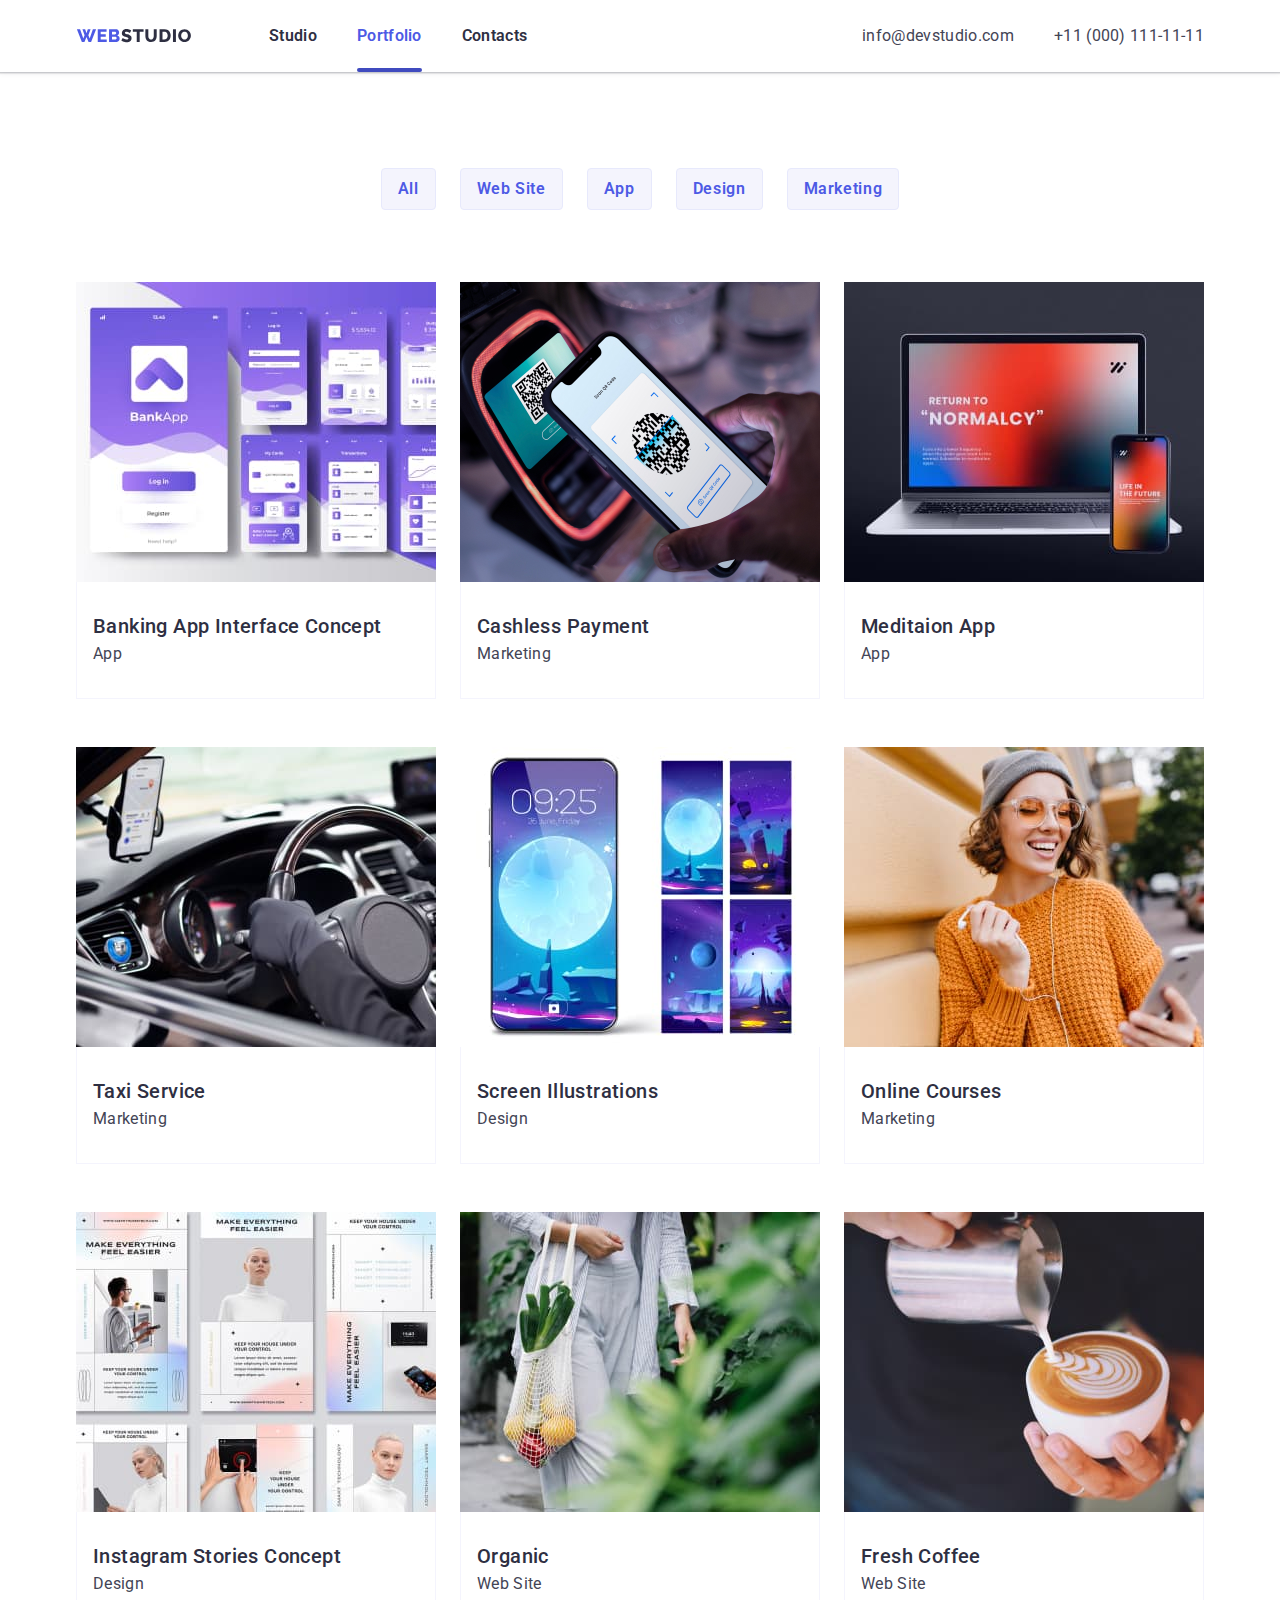
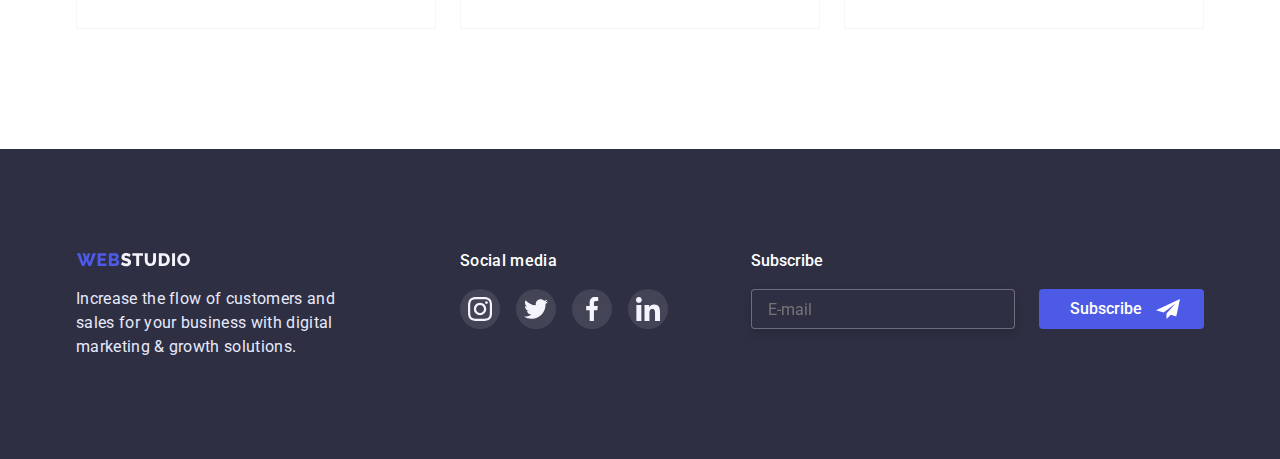
==== portfolio.html @ b83a905f "Summary" ====
<!DOCTYPE html>
<html lang="en">

<head>
    <meta charset="UTF-8">
    <meta http-equiv="X-UA-Compatible" content="IE=edge">
    <meta name="viewport" content="width=device-width, initial-scale=1.0">
    <title>Portfolio</title>
    <link rel="preconnect" href="https://fonts.googleapis.com">
    <link rel="preconnect" href="https://fonts.gstatic.com" crossorigin>
    <link href="https://fonts.googleapis.com/css2?family=Raleway:wght@800&family=Roboto:wght@400;500;700;900&display=swap"
          rel="stylesheet">
    <link
            rel="stylesheet"
            href="https://cdnjs.cloudflare.com/ajax/libs/animate.css/4.1.1/animate.min.css"/>
    <link rel="stylesheet"
          href="https://cdnjs.cloudflare.com/ajax/libs/modern-normalize/1.1.0/modern-normalize.min.css">
    <link href="https://unpkg.com/aos@2.3.1/dist/aos.css" rel="stylesheet">
    <link rel="stylesheet" href="./css/styles.css"/>

</head>

<body class="body">
<header class="header">
    <div class="container header-container">
        <nav class="header-navigation ">
            <a href="index.html" class="header-logo">
                <img src="./images/logo.svg" alt="Логотип компанії ">
            </a>
            <ul class="header-list list ">
                <li class="header-item "><a class="header-link link " href="index.html">Studio</a>
                </li>
                <li class="header-item current"><a class="header-link link " href="portfolio.html">Portfolio</a>
                </li>
                <li class="header-item "><a class="header-link link " href=" ">Contacts</a>
                </li>
            </ul>
        </nav>
        <ul class="header-nav link list ">
            <li class="header-nav-email "><a class="header-email link " href="mailto:info@devstudio.com ">info@devstudio.com</a>
            </li>
            <li class=" header-nav-tel "><a class="header-tel link " href=" tel:+110001111111 ">+11 (000) 111-11-11</a>
            </li>
        </ul>
    </div>
</header>
<main class="main ">
    <section class="portfolio ">
        <h1 class="visually-hidden">Portfolio</h1>
        <div class="container">
            <ul class="portfolio-list-buttons list ">
                <li>
                    <button type="button" class="main-btn">All</button>
                </li>
                <li>
                    <button type="button" class="main-btn">Web Site</button>
                </li>
                <li>
                    <button type="button" class="main-btn">App</button>
                </li>
                <li>
                    <button type="button" class="main-btn">Design</button>
                </li>
                <li>
                    <button type="button" class="main-btn">Marketing</button>
                </li>
            </ul>
            <ul class="portfolio-list list">
                <li class="portfolio-item ">
                    <a href="" class="portfolio-item-link">
                        <div class="portfolio-item-wrapper">
                            <img src="./images/img1.jpg " alt="Photo one " width="360">
                            <div class="portfolio-item-overlay">
                                <p>
                                    14 Stylish and User-Friendly App Design Concepts · Task Manager App · Calorie Tracker
                                    App · Exotic Fruit Ecommerce App · Cloud Storage App
                                </p>
                            </div>
                        </div>
                        <div class="portfolio-block-text">
                            <h2 class="portfolio-block-text__title ">Banking App Interface Concept</h2>
                            <p class="portfolio-block-text__desc">App</p>
                        </div>
                    </a>
                </li>

                <li class=" portfolio-item ">
                    <a href="" class="portfolio-item-link">
                        <div class="portfolio-item-wrapper">
                            <img src="./images/img.jpg " alt="Photo two " width="360">
                            <div class="portfolio-item-overlay">
                                <p>
                                    14 Stylish and User-Friendly App Design Concepts · Task Manager App · Calorie Tracker
                                    App · Exotic Fruit Ecommerce App · Cloud Storage App
                                </p>
                            </div>
                        </div>
                        <div class="portfolio-block-text">
                            <h2 class="portfolio-block-text__title ">Cashless Payment</h2>
                            <p class="portfolio-block-text__desc ">Marketing</p>
                        </div>
                    </a>
                </li>
                <li class=" portfolio-item ">
                    <a href="" class="portfolio-item-link">
                        <div class="portfolio-item-wrapper">
                            <img src="./images/img3.jpg " alt="Photo three " width="360">
                            <div class="portfolio-item-overlay">
                                <p>
                                    14 Stylish and User-Friendly App Design Concepts · Task Manager App · Calorie Tracker
                                    App · Exotic Fruit Ecommerce App · Cloud Storage App
                                </p>
                            </div>
                        </div>
                        <div class="portfolio-block-text">
                            <h2 class="portfolio-block-text__title ">Meditaion App</h2>
                            <p class="portfolio-block-text__desc ">App</p>
                        </div>
                    </a>
                </li>
                <li class=" portfolio-item ">
                    <a href="" class="portfolio-item-link">
                        <div class="portfolio-item-wrapper">
                            <img src="./images/img4.jpg " alt="Photo four " width="360">
                            <div class="portfolio-item-overlay">
                                <p>
                                    14 Stylish and User-Friendly App Design Concepts · Task Manager App · Calorie Tracker
                                    App · Exotic Fruit Ecommerce App · Cloud Storage App
                                </p>
                            </div>
                        </div>
                        <div class="portfolio-block-text">
                            <h2 class="portfolio-block-text__title ">Taxi Service</h2>
                            <p class="portfolio-block-text__desc ">Marketing</p>
                        </div>
                    </a>
                </li>
                <li class=" portfolio-item ">
                    <a href="" class="portfolio-item-link">
                        <div class="portfolio-item-wrapper">
                            <img src="./images/img5.jpg " alt="Photo five " width="360">
                            <div class="portfolio-item-overlay">
                                <p>
                                    14 Stylish and User-Friendly App Design Concepts · Task Manager App · Calorie Tracker
                                    App · Exotic Fruit Ecommerce App · Cloud Storage App
                                </p>
                            </div>
                        </div>
                        <div class="portfolio-block-text">
                            <h2 class="portfolio-block-text__title ">Screen Illustrations</h2>
                            <p class="portfolio-block-text__desc ">Design</p>
                        </div>
                    </a>
                </li>
                <li class=" portfolio-item ">
                    <a href="" class="portfolio-item-link">
                        <div class="portfolio-item-wrapper">
                            <img src="./images/img6.jpg " alt="Photo six " width="360">
                            <div class="portfolio-item-overlay">
                                <p>
                                    14 Stylish and User-Friendly App Design Concepts · Task Manager App · Calorie Tracker
                                    App · Exotic Fruit Ecommerce App · Cloud Storage App
                                </p>
                            </div>
                        </div>
                        <div class="portfolio-block-text">
                            <h2 class="portfolio-block-text__title ">Online Courses</h2>
                            <p class="portfolio-block-text__desc ">Marketing</p>
                        </div>
                    </a>
                </li>
                <li class=" portfolio-item ">
                    <a href="" class="portfolio-item-link">
                        <div class="portfolio-item-wrapper">
                            <img src="./images/img7.jpg " alt="Photo seven " width="360">
                            <div class="portfolio-item-overlay">
                                <p>
                                    14 Stylish and User-Friendly App Design Concepts · Task Manager App · Calorie Tracker
                                    App · Exotic Fruit Ecommerce App · Cloud Storage App
                                </p>
                            </div>
                        </div>
                        <div class="portfolio-block-text">
                            <h2 class="portfolio-block-text__title ">Instagram Stories Concept</h2>
                            <p class="portfolio-block-text__desc ">Design</p>
                        </div>
                    </a>
                </li>
                <li class=" portfolio-item ">
                    <a href="" class="portfolio-item-link">
                        <div class="portfolio-item-wrapper">
                            <img src="./images/img8.jpg " alt="Photo eight " width="360">
                            <div class="portfolio-item-overlay">
                                <p>
                                    14 Stylish and User-Friendly App Design Concepts · Task Manager App · Calorie Tracker
                                    App · Exotic Fruit Ecommerce App · Cloud Storage App
                                </p>
                            </div>
                        </div>
                        <div class="portfolio-block-text">
                            <h2 class="portfolio-block-text__title ">Organic</h2>
                            <p class="portfolio-block-text__desc ">Web Site</p>
                        </div>
                    </a>
                </li>
                <li class=" portfolio-item ">
                    <a href="" class="portfolio-item-link">
                        <div class="portfolio-item-wrapper">
                            <img src="./images/img9.jpg " alt="Photo nine " width="360">
                            <div class="portfolio-item-overlay">
                                <p>
                                    14 Stylish and User-Friendly App Design Concepts · Task Manager App · Calorie Tracker
                                    App · Exotic Fruit Ecommerce App · Cloud Storage App
                                </p>
                            </div>
                        </div>
                        <div class="portfolio-block-text">
                            <h2 class="portfolio-block-text__title ">Fresh Coffee</h2>
                            <p class="portfolio-block-text__desc ">Web Site</p>
                        </div>
                    </a>
                </li>
            </ul>
        </div>
    </section>
</main>
<footer class="footer">
    <div class="container">
        <div class="footer-container">
            <div class="footer-description">
                <a href="index.html" class="footer-logo">
                    <img src="./images/logo-footer.svg " alt="Логотип компанії">
                </a>
                <p class="footer-text">Increase the flow of customers and sales for your business with digital
                    marketing &
                    growth solutions.
                </p>
            </div>
            <div class="footer-social">
                <h5 class="footer-social-title">Social media</h5>
                <ul class=" footer-social-list list">
                    <li class=" footer-social-item">
                        <a href="" class=" footer-social-link link">
                            <svg class=" footer-social-icon" width="24px" height="24px">
                                <use href="./images/icon-footer.svg#icon-instagram-footer"></use>
                            </svg>
                        </a>
                    </li>
                    <li class=" footer-social-item">
                        <a href="" class=" footer-social-link link">
                            <svg class=" footer-social-icon" width="24px" height="24px">
                                <use href="./images/icon-footer.svg#icon-twitter-footer"></use>
                            </svg>
                        </a>
                    </li>
                    <li class=" footer-social-item">
                        <a href="" class=" footer-social-link link">
                            <svg class=" footer-social-icon" width="24px" height="24px">
                                <use href="./images/icon-footer.svg#icon-facebook-footer"></use>
                            </svg>
                        </a>
                    </li>
                    <li class=" footer-social-item">
                        <a href="" class=" footer-social-link link">
                            <svg class=" footer-social-icon" width="24px" height="24px">
                                <use href="./images/icon-footer.svg#icon-linkedin-footer"></use>
                            </svg>
                        </a>
                    </li>
                </ul>
            </div>
            <div class="footer-subscribe">
                <form action="">
                    <label name="" value="" class="footer-subscribe-title">Subscribe</label>
                    <div class="footer-subscribe-wrapper">
                        <input type="email" name="email"   class="footer-subscribe-input" placeholder="E-mail">
                        <button class="footer-subscribe-btn">Subscribe</button>
                    </div>
                </form>
            </div>
        </div>
    </div>
</footer>
<script src="https://unpkg.com/aos@2.3.1/dist/aos.js"></script>
<script>
    AOS.init();
</script>
</body>

</html>
---- css/styles.css ----
*,
*::before,
*::after {
    box-sizing: border-box;
}

.body {
    font-family: 'Roboto', sans-serif;
    background: var(--body-color);
    color: var(--body-text-color);
}

:root {
    --header-bg-color: #2E2F42;
    --hero-bg-color: #2E2F42;
    --our-team-bg-color: #F4F4FD;
    --btn-color: #4D5AE5;
    --btn-hover-color: #404BBF;
    --body-color: #FFF;
    --body-text-color: #000000FF;
    --hero-text-color: #434455;
    --border-btn-color: #E7E9FC;
}

img {
    display: block;
    width: 100%;
    height: auto;
}

.list {
    list-style: none;
}

.link {
    text-decoration: none
}

ul {
    list-style: none;
}

p {
    padding: 0;
    margin: 0;
}

h1, h2, h3, h4, h5, h6 {
    padding: 0;
    margin: 0;
}


button.header-btn {
    font-family: inherit;
    font-weight: 500;
    font-size: 16px;
    line-height: 1.5;
    align-items: center;
    letter-spacing: 0.04em;
    color: var(--body-color);
    background: var(--btn-color);
    cursor: pointer;
    box-shadow: 0 4px 4px rgb(0 0 0 / 15%);
    border-radius: 4px;
    width: 170px;
    height: 51px;
    border: none;
    margin: 48px 0 0 0;
    transition: background-color 250ms cubic-bezier(0.4, 0, 0.2, 1);
}

.header-btn:hover {
    background: var(--btn-hover-color);
    color: var(--body-color);

}

.header-link {
    font-weight: 600;
    font-size: 16px;
    line-height: 1.5;
    letter-spacing: 0.02em;
    color: var(--header-bg-color);
    /*transition: color 250ms cubic-bezier(0.4, 0, 0.2, 1);*/
}

.header-link:hover,
.header-link:focus {
    color: var(--btn-color);

}


.header-email {
    font-weight: 400;
    font-size: 16px;
    line-height: 1.5;
    letter-spacing: 0.02em;
    color: var(--hero-text-color);
    transition: color 250ms cubic-bezier(0.4, 0, 0.2, 1);
}

.hero-titel {
    font-weight: 600;
    font-size: 56px;
    line-height: 1.36;
    text-align: center;
    letter-spacing: 0.02em;
    color: var(--body-color);
    width: 507px;
    margin: auto;
}

.hero-after {
    background-color: var(--our-team-bg-color);
}


.header-email:hover,
.header-email:focus {
    color: var(--btn-color);

}

.header-tel {
    font-weight: 400;
    font-size: 16px;
    line-height: 1.5;
    letter-spacing: 0.02em;
    color: var(--hero-text-color);
    transition: color 250ms cubic-bezier(0.4, 0, 0.2, 1);
}

.header-tel:hover,
.header-tel:focus {
    color: var(--btn-color);

}

.visually-hidden {
    position: absolute;
    white-space: nowrap;
    width: 1px;
    height: 1px;
    overflow: hidden;
    border: 0;
    padding: 0;
    clip: rect(0 0 0 0);
    clip-path: inset(50%);
    margin: -1px;
}


.list {
    list-style: none;
}

.main-btn {
    font-family: inherit;
    font-weight: 600;
    font-size: 16px;
    line-height: 1.5;
    display: flex;
    align-items: center;
    text-align: center;
    letter-spacing: 0.04em;
    color: var(--btn-color);
    cursor: pointer;
    background-color: var(--our-team-bg-color);
    border: 1px solid var(--border-btn-color);
    border-radius: 4px;
    transition: background-color 250ms cubic-bezier(0.4, 0, 0.2, 1),
    box-shadow 250ms cubic-bezier(0.4, 0, 0.2, 1),
    color 250ms cubic-bezier(0.4, 0, 0.2, 1),
    border-color 250ms cubic-bezier(0.4, 0, 0.2, 1);
}

.main-btn:hover {
    background-color: var(--btn-hover-color);
    color: var(--body-color);
    box-shadow: 0 3px 1px rgba(0, 0, 0, 0.1), 0 2px 1px rgba(0, 0, 0, 0.08), 0 2px 2px rgba(0, 0, 0, 0.12);
    border-color: var(--btn-hover-color);
}

.main-btn:focus {
    background: var(--btn-hover-color);
    color: var(--body-color);
    box-shadow: 0 3px 1px rgba(0, 0, 0, 0.1), 0 2px 1px rgba(0, 0, 0, 0.08), 0 2px 2px rgba(0, 0, 0, 0.12);
}

/*-----------HERO-----------*/

.hero {
    background-color: var(--hero-bg-color);
    text-align: center;
    padding: 188px 0;
    background-image: linear-gradient(rgba(46, 47, 66, 0.7), rgba(46, 47, 66, 0.7)), url(../images/people-office.jpg);
    background-repeat: no-repeat;
    background-position: center;
    background-size: cover;
    width: 1600px;
    margin: auto;
}


h1.header-title {
    font-weight: 600;
    font-size: 56px;
    line-height: 1.36;
    text-align: center;
    letter-spacing: 0.02em;
    color: var(--body-color);
    width: 507px;
    margin: auto;
}


.portfolio-block-text__desc {
    font-weight: 400;
    font-size: 16px;
    line-height: 1.5;
    letter-spacing: 0.02em;
    color: var(--hero-text-color);
    margin: 4px 0 0 0;
}


.footer {
    background: var(--header-bg-color);
}


.footer-text {
    font-weight: 400;
    font-size: 16px;
    line-height: 1.5;
    letter-spacing: 0.02em;
    color: var(--border-btn-color);
}


.our-team-name {
    font-weight: 500;
    font-size: 20px;
    line-height: 1.2;
    letter-spacing: 0.02em;
    color: var(--header-bg-color);
}

.our-team-soc-list {
    margin: 8px 0 0 0;
    display: flex;
    gap: 24px;
    justify-content: center;
}

.our-team-soc-item {
    width: 40px;
    height: 40px;
}

.our-team-soc-link {
    width: 100%;
    height: 100%;
    background-color: var(--btn-color);
    border-radius: 50%;
    display: flex;
    align-items: center;
    justify-content: center;
    transition: background-color 250ms cubic-bezier(0.4, 0, 0.2, 1);
}

.our-team-soc-link:hover,
.our-team-soc-link:focus {
    background-color: var(--btn-hover-color);

}

.customers {
    padding: 120px 0 130px 0;
}

.customers-list {
    display: flex;
    gap: 24px;
    justify-content: center;
}

.customers-item {
    width: calc((100% - 120px) / 6);
    height: 88px;
}

.customers-link {
    width: 100%;
    height: 100%;
    display: flex;
    align-items: center;
    justify-content: center;
    border: 1px solid #8E8F99;
    border-radius: 4px;
    fill: #8E8F99;
    transition: fill 250ms cubic-bezier(0.4, 0, 0.2, 1), border-color 250ms cubic-bezier(0.4, 0, 0.2, 1);
}

.customers-icon:hover {
    fill: #404BBF;
}

.customers-icon {
    fill: #8E8F99;
    transition: fill 250ms cubic-bezier(0.4, 0, 0.2, 1);
}

.customers-link:hover {
    border-color: var(--btn-hover-color);
    fill: var(--btn-hover-color);

}

.customers-link:hover .customers-icon {
    fill: #404BBF;
}

.li-text-skill {
    font-weight: 400;
    font-size: 16px;
    line-height: 1.5;
    letter-spacing: 0.02em;
    color: var(--hero-text-color);
}

.our-team-item {
    background: var(--body-color);
    box-shadow: 0 1px 6px rgba(46, 47, 66, 0.08), 0 1px 1px rgba(46, 47, 66, 0.16), 0 2px 1px rgba(46, 47, 66, 0.08);
    border-radius: 0 0 4px 4px;
    text-align: center;

}

a.portfolio-item-link {
    text-decoration: none;
    display: block;
    transition: box-shadow 250ms cubic-bezier(0.4, 0, 0.2, 1);
}

a.portfolio-item-link:hover {
    box-shadow: 0 1px 6px rgba(46, 47, 66, 0.08);
}


ul {
    padding: 0;
    margin: 0;
}

p {
    padding: 0;
    margin: 0;
}

h1, h2, h3, h4, h5, h6 {
    padding: 0;
    margin: 0;
}

.container {
    margin-right: auto;
    margin-left: auto;
    width: 1158px;
    padding-left: 15px;
    padding-right: 15px;
}

.list {
    list-style: none;
}

.link {
    text-decoration: none
}

.our-team-section {
    background-color: var(--our-team-bg-color);
}

.skill-icon-bg {
    background-color: var(--our-team-bg-color);
    border-radius: 4px;
    height: 112px;
    margin-bottom: 8px;
    display: flex;
    justify-content: center;
    align-items: center;
}

.header-container {
    display: flex;
    justify-content: space-between;
    align-items: center;
}

ul.header-list.list {
    display: flex;
    padding: 0;
    justify-content: space-around;
    gap: 40px;
}

li.header-item {
    padding: 24px 0 24px 0;
    position: relative;
}

ul.header-nav.link.list {
    display: flex;
}

.header-nav-email {
    margin: 0 40px 0 0;
}

header.header {
    background: var(--body-color);
    box-shadow: 0 2px 1px rgba(46, 47, 66, 0.08), 0 1px 1px rgba(46, 47, 66, 0.16), 0 1px 6px rgba(46, 47, 66, 0.08);
}

ul.portfolio-list.list {
    display: flex;
    flex-wrap: wrap;
    gap: 48px 24px;
}

nav.header-navigation {
    display: flex;
    justify-content: space-between;
    align-items: center;
}

a.header-logo {
    margin: 0 77px 0 0;
}

ul.we-doing-list.list {
    display: flex;
    gap: 24px;
    padding: 0;
}


ul.team-list {
    display: flex;
    justify-content: space-between;
}

.our-team-section {
    padding: 120px 0 120px 0;
}

.we-doing {
    padding: 0 0 120px 0;
}


.hero-skill {
    padding: 120px 0 120px 0;
}


.li-title-skill {
    margin: 0 0 8px 0;
    font-weight: 500;
    font-size: 20px;
    line-height: 1.2;
    letter-spacing: 0.02em;
    color: var(--header-bg-color);
}

h2.title-skill {
    font-weight: 600;
    font-size: 36px;
    text-align: center;
    letter-spacing: 0.02em;
    text-transform: capitalize;
    margin: 0 0 72px 0;
}

h2.title {
    font-weight: 600;
    font-size: 36px;
    text-align: center;
    letter-spacing: 0.02em;
    text-transform: capitalize;
    margin: 0 0 72px 0;
}

.footer {
    display: flex;
    flex-direction: column;
    padding: 100px 0 100px 0;
}

p.footer-text {
    width: 264px;
    margin: 16px 0 0 0;
}


h3.our-team-name {
    margin: 0 0 8px 0;
}

button.main-btn {
    padding: 8px 16px;
}

ul.portfolio-list-buttons.list {
    display: flex;
    justify-content: center;
    margin: 0 auto 72px auto;
    gap: 24px;
}


.list-projects {
    display: flex;
    flex-wrap: wrap;
    justify-content: space-between;
}


h2.projects-title {
    margin: 32px 16px 4px 16px;
}

p.projects-text {
    margin: 4px 16px 32px 16px;
}


.project-skill {
    display: flex;
    gap: 24px;
}

.project-skill > li {
    width: calc((100% - 72px) / 4);
}

.team-list {
    display: flex;
    gap: 24px;
}

.our-team-text {
    padding: 32px 0;
}


.our-team-img {
    display: block;
    width: 100%;
    height: auto;
}

.portfolio-block-text {
    padding: 32px 16px;
    border: 0.5px solid var(--our-team-bg-color);
    border-top: none;
}

section.portfolio {
    padding-top: 96px;
    padding-bottom: 120px;
}


.portfolio-block-text__title {
    font-weight: 500;
    font-size: 20px;
    line-height: 1.2;
    letter-spacing: 0.02em;
    color: var(--header-bg-color);
    margin: 0 0 4px 0;
}


.footer-social-title {
    font-weight: 500;
    font-size: 16px;
    line-height: 24px;
    letter-spacing: 0.02em;
    color: #FFFFFF;
}

.footer-container {
    display: flex;
}

.footer-description {
    margin-right: 120px;
}

.footer-subscribe {
    margin-left: auto;
}

.footer-social-list {
    margin: 16px 0 0 0;
    display: flex;
    gap: 16px;
    justify-content: center;
}

.footer-social-item {
    width: 40px;
    height: 40px;
}

.footer-social-link {
    width: 100%;
    height: 100%;
    background-color: rgba(255, 255, 255, 0.1);
    border-radius: 50%;
    display: flex;
    align-items: center;
    justify-content: center;
    transition: background-color 250ms cubic-bezier(0.4, 0, 0.2, 1);
}

.footer-social-link:hover,
.footer-social-link:focus {
    background-color: #31D0AA;

}

.footer-logo > img {
    width: 115px;
}


.header-item::after {
    content: '';
    background-color: #404BBF;
    border-radius: 2px;
    position: absolute;
    width: 100%;
    height: 4px;
    display: block;
    bottom: 0;
    left: 0;
    opacity: 0;
    transform: scaleX(0);
    transition: transform 250ms cubic-bezier(0.4, 0, 0.2, 1), opacity 250ms cubic-bezier(0.4, 0, 0.2, 1);
}

.header-item:hover::after {
    transform: scaleX(1);
    opacity: 1;
}


.portfolio-item:hover .portfolio-item-overlay {
    transform: translateY(0%);
    transition: transform 250ms cubic-bezier(0.4, 0, 0.2, 1);
}

.portfolio-item {
    position: relative;
    overflow: hidden;
}

.portfolio-item-wrapper {
    position: relative;
    overflow: hidden;
}

.portfolio-item-overlay {
    position: absolute;
    top: 0;
    left: 0;
    width: 100%;
    height: 100%;
    background-color: var(--btn-color);
    color: var(--our-team-bg-color);
    padding: 40px 32px;
    overflow: auto;
    transform: translateY(100%);
    transition: transform 250ms cubic-bezier(0.4, 0, 0.2, 1);
    font-weight: 400;
    font-size: 16px;
    line-height: 24px;
}

.portfolio-item-link:hover .overlay,
.portfolio-item-link:focus .overlay {
    transform: translateY(0%);
}

/*Modal*/
.backdrop {
    position: fixed;
    top: 0;
    left: 0;
    width: 100%;
    height: 100%;
    background-color: rgba(46, 47, 66, 0.4);
    opacity: 1;
    transition: opacity 250ms cubic-bezier(0.4, 0, 0.2, 1);
}

.backdrop.is-hidden {
    opacity: 0;
    pointer-events: none;
}

.modal {
    position: absolute;
    top: 50%;
    left: 50%;
    transform: translate(-50%, -50%) scale(1);
    padding: 72px 24px 24px;
    background-color: #FCFCFC;
    box-shadow: 0 1px 1px rgba(0, 0, 0, 0.14), 0 1px 3px rgba(0, 0, 0, 0.12), 0 2px 1px rgba(0, 0, 0, 0.2);
    border-radius: 4px;
    width: 408px;
}

.modal-btn-close {
    background-color: #E7E9FC;
    border: 1px solid rgba(0, 0, 0, 0.1);
    border-radius: 50%;
    cursor: pointer;
    right: 24px;
    top: 24px;
    position: absolute;
    display: flex;
    transition: background-color 250ms cubic-bezier(0.4, 0, 0.2, 1);
    width: 24px;
    height: 24px;
    justify-content: space-around;
    align-items: center;
}

.modal-btn-close:hover {
    background-color: var(--btn-hover-color);
}

.modal-btn-close:hover .modal-close-svg {
    fill: #FFFFFF;
}

li.portfolio-item:hover {
    box-shadow: 0 1px 6px rgb(46 47 66 / 8%), 0 1px 1px rgb(46 47 66 / 16%), 0 2px 1px rgb(46 47 66 / 8%);
}

.current {
    position: relative;
}

.current::before {
    content: "";
    position: absolute;
    left: 0;
    bottom: 0;
    display: block;
    width: 100%;
    height: 4px;
    background-color: #404BBF;
    border-radius: 2px;
    opacity: 1;
}


.current > .header-link {
    color: var(--btn-color);
}


/*Modal*/

.modal-title {
    font-weight: 500;
    font-size: 16px;
    line-height: 24px;
    text-align: center;
    color: var(--hero-bg-color);
    margin: 0 0 16px 0;
}

.modal-form-label {
    font-weight: 400;
    font-size: 12px;
    line-height: 16px;
    color: #8E8F99;
    margin-bottom: 4px;
    display: block;
}

.modal-form-input {
    width: 360px;
    height: 40px;
    border: 1px solid rgba(33, 33, 33, 0.2);
    border-radius: 4px;
}


.modal-form-textarea {
    width: 360px;
    height: 120px;
    border: 1px solid rgba(33, 33, 33, 0.2);
    border-radius: 4px;
    resize: none;
    transition: border-color 250ms cubic-bezier(0.4, 0, 0.2, 1);
    padding: 8px 16px;

}

.modal-form-btn {
    background: var(--btn-color);
    box-shadow: 0 4px 4px rgba(0, 0, 0, 0.15);
    border-radius: 4px;
    padding: 16px 32px;
    width: 169px;
    height: 56px;
    margin: auto;
    font-weight: 500;
    font-size: 16px;
    line-height: 24px;
    text-align: center;
    color: #FFFFFF;
    cursor: pointer;
    display: block;
    transition: background-color 250ms cubic-bezier(0.4, 0, 0.2, 1);
    border: none;
}

.modal-form-btn:hover {
    background-color: var(--btn-hover-color);
}

.footer-subscribe-title {
    font-weight: 500;
    font-size: 16px;
    line-height: 24px;
    color: #FFFFFF;
    margin-bottom: 16px;
    display: block;
}

.footer-subscribe-input {
    border: 1px solid rgba(255, 255, 255, 0.3);
    filter: drop-shadow(0px 4px 4px rgba(0, 0, 0, 0.15));
    border-radius: 4px;
    background-color: var(--hero-bg-color);
    height: 40px;
    width: 264px;
    padding: 8px 16px;
    color: #FFFFFF;
}

.footer-subscribe-wrapper {
    display: flex;
}

.footer-subscribe-btn {
    background-color: var(--btn-color);
    border-radius: 4px;
    font-weight: 500;
    font-size: 16px;
    line-height: 24px;
    text-align: center;
    color: #FFFFFF;
    border: var(--btn-color);
    height: 40px;
    width: 165px;
    padding: 8px 56px 8px 24px;
    cursor: pointer;
    position: relative;
    transition: background-color 250ms cubic-bezier(0.4, 0, 0.2, 1);
    margin-left: 24px;
}

.footer-subscribe-btn:hover {
    background-color: var(--btn-hover-color);
}

.footer-subscribe-btn::before {
    content: '';
    position: absolute;
    background-image: url("../images/subscribe-btn-icon.svg");
    right: 24px;
    bottom: 8px;
    display: block;
    width: 24px;
    height: 24px;
    opacity: 1;
    fill: #fff;
}

.modal-form-privacy-policy {
    font-weight: 400;
    font-size: 12px;
    line-height: 1.33;
    color: #757575;
    display: flex;
    align-items: center;
    letter-spacing: 0.04em;
    margin: 16px 0 24px 0;
}

.modal-form-privacy-policy-link {
    font-weight: 400;
    font-size: 12px;
    line-height: 16px;
    text-decoration-line: underline;
    color: var(--btn-color);
}

.modal-form-checkbox {
    width: 16px;
    height: 16px;
}

.modal-form-input:focus {
    outline: none;
    border-color: #4d5ae5;
}

.modal-form-textarea:focus {
    outline: none;
    border-color: #4d5ae5;
}

.modal-form-input {
    padding: 8px 0 8px 38px;
    position: relative;
    transition: border-color 250ms cubic-bezier(0.4, 0, 0.2, 1);
}

.modal-form-input:focus ~ .modal-icon-svg-wrap > .modal-icon-svg {
    fill: #404BBF;
    transition: fill 250ms cubic-bezier(0.4, 0, 0.2, 1);

}

.modal-form-textarea::placeholder {
    font-weight: 400;
    font-size: 12px;
    line-height: 16px;
    letter-spacing: 0.04em;
    color: rgba(117, 117, 117, 0.5);
}

input.modal-form-input {
    background-color: #FCFCFC;
    position: relative;
}

svg.modal-icon-svg {
    position: absolute;
    display: inline-block;
    left: 16px;
    bottom: 7px;
    width: 18px;
    height: 24px;
    fill: #2E2F42;
}

.modal-icon-svg-wrap {
    position: relative;
}


.modal-form-checkbox::after {
    content: "";
    display: block;
    width: 16px;
    height: 16px;
    border: 1.25px solid #2E2F42;
    border-radius: 2px;
    cursor: pointer;
    margin-right: 8px;
}


.modal-form-checkbox {
    margin: 0 8px 0 0;
}

.modal-form-checkbox:checked + .icon-modal {
    background-color: #404BBF;
    background-image: url(../images/click-modal.svg);
    background-repeat: no-repeat;
    background-position: center;
    background-size: contain;
    opacity: 1;
    border-color: #404BBF;
}

.icon-modal {
    display: inline-block;
    width: 16px;
    height: 16px;
    border: 1.25px solid #2E2F42;
    border-radius: 2px;
    position: absolute;
}

.modal-form-privacy-policy-label {
    display: flex;
    align-items: center;
    cursor: pointer;
}

.modal-form-wrap {
    margin: 0 0 8px 0;
}
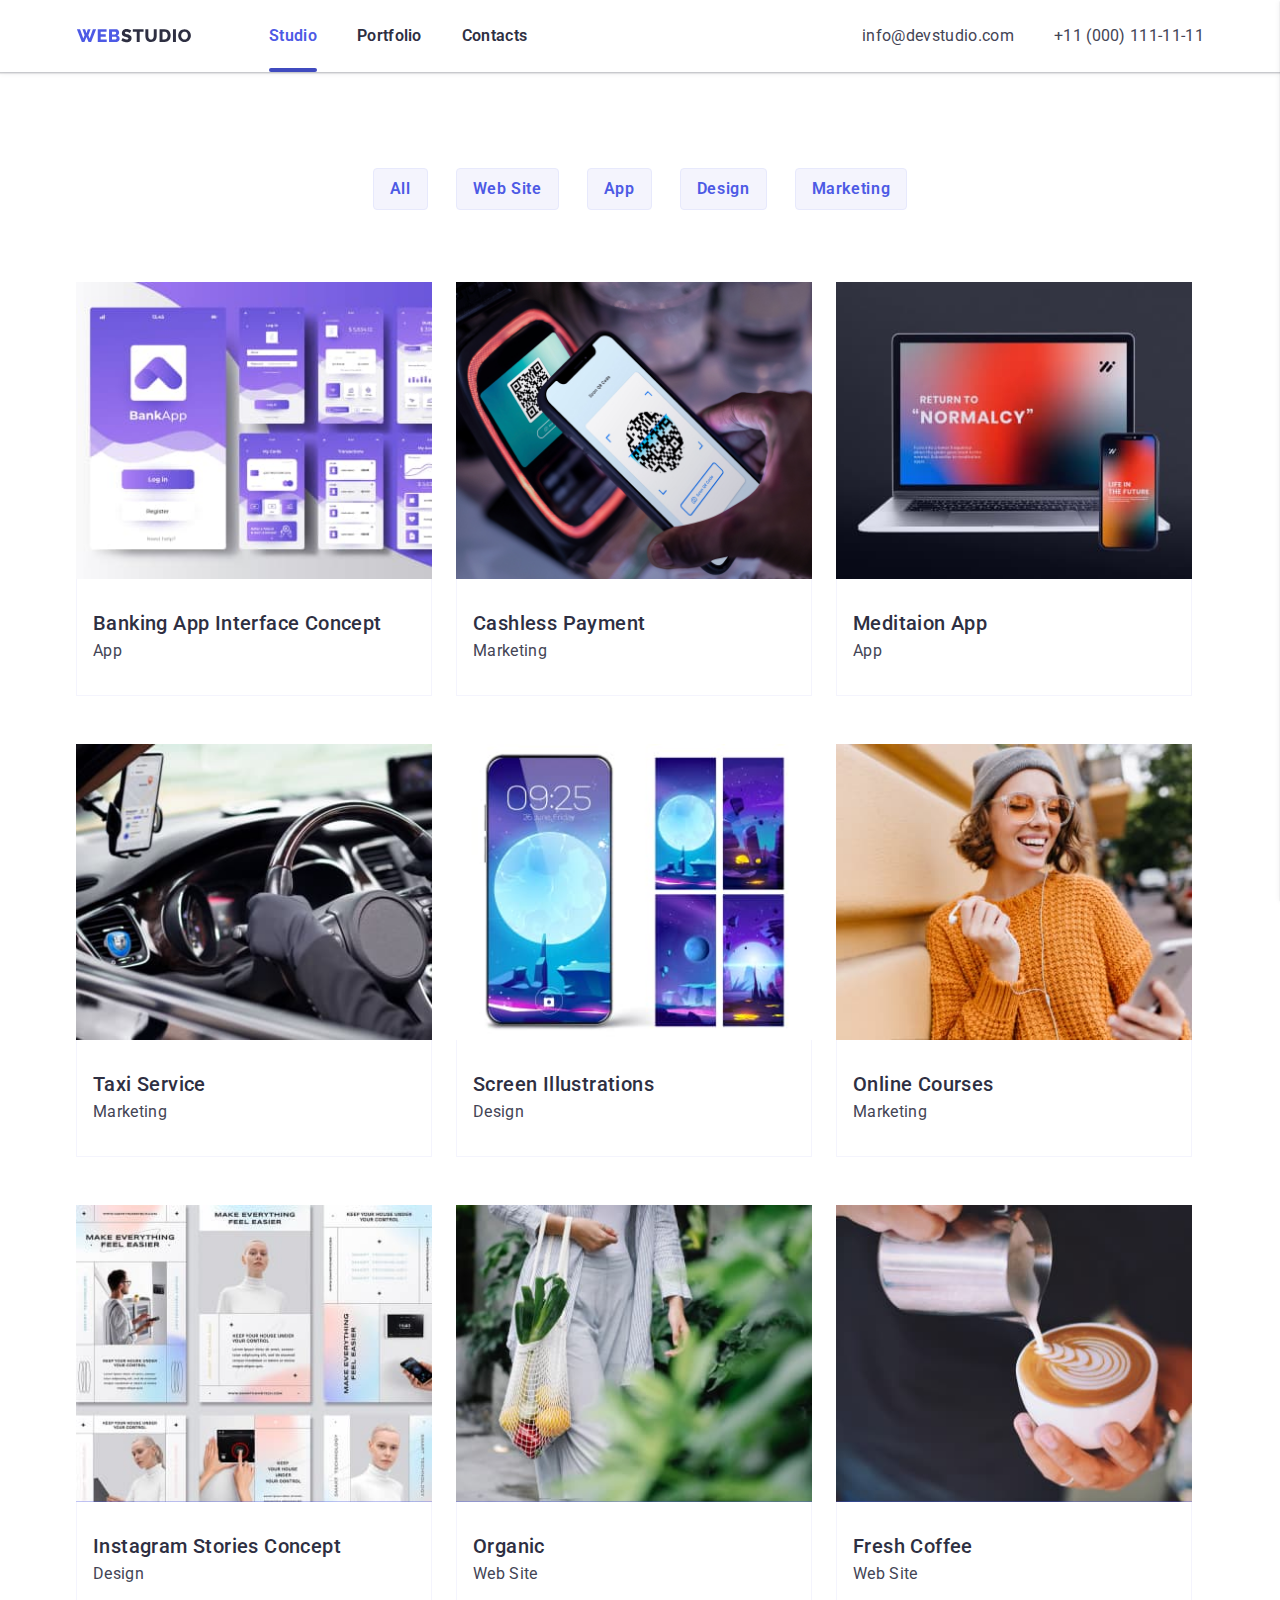
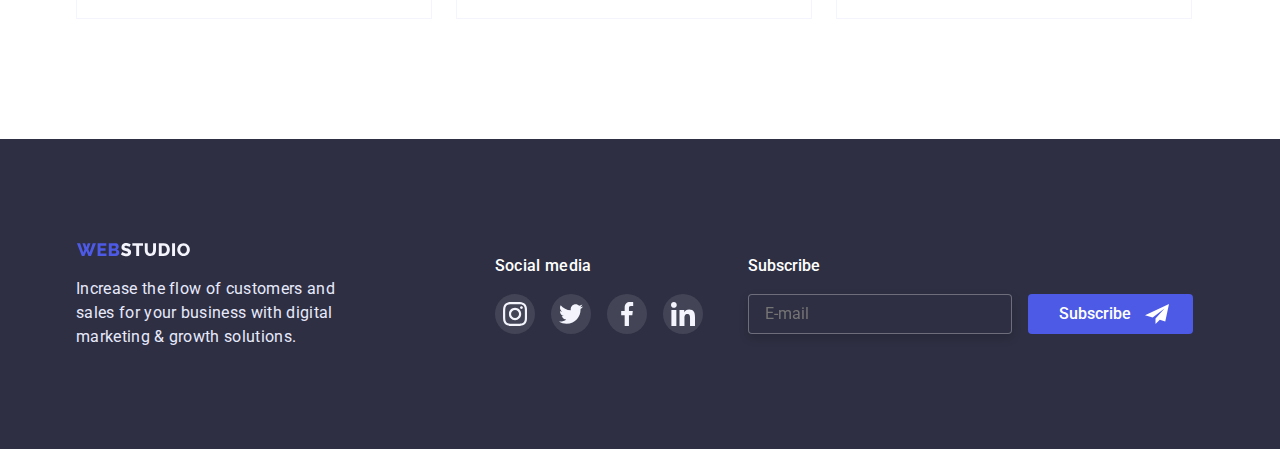
==== commit 9c32d444: ":gift_heart:  Summary adaptive" ====
--- a/portfolio.html
+++ b/portfolio.html
@@ -28,9 +28,9 @@
                 <img src="./images/logo.svg" alt="Логотип компанії ">
             </a>
             <ul class="header-list list ">
-                <li class="header-item "><a class="header-link link " href="index.html">Studio</a>
-                </li>
-                <li class="header-item current"><a class="header-link link " href="portfolio.html">Portfolio</a>
+                <li class="header-item current"><a class="header-link link " href="index.html">Studio</a>
+                </li>
+                <li class="header-item "><a class="header-link link " href="portfolio.html">Portfolio</a>
                 </li>
                 <li class="header-item "><a class="header-link link " href=" ">Contacts</a>
                 </li>
@@ -42,8 +42,71 @@
             <li class=" header-nav-tel "><a class="header-tel link " href=" tel:+110001111111 ">+11 (000) 111-11-11</a>
             </li>
         </ul>
+
+        <button type="button" class="mobile-menu-open-btn js-open-menu" data-menu-open="">
+            <svg class="mobile-menu-icon" width="32px" height="22px">
+                <use href="./images/charm_menu-hamburger.svg"></use>
+            </svg>
+        </button>
     </div>
 </header>
+<div class="mobile-menu js-menu-container">
+    <button type="button" class="modal-btn-close js-close-menu" data-modal-close="">
+        <svg class="modal-close-svg" width="8px" height="8px">
+            <use class="modal-close-use" href="./images/close-modal.svg#icon-close-black-modal"></use>
+        </svg>
+    </button>
+    <ul class="mobile-header-list list ">
+        <li class="mobile-header-item"><a class="mobile-header-link link " href="index.html">Studio</a>
+        </li>
+        <li class="mobile-header-item "><a class="mobile-header-link link " href="portfolio.html">Portfolio</a>
+        </li>
+        <li class="mobile-header-item "><a class="mobile-header-link link mobile-header-link-contact" href=" ">Contacts</a>
+        </li>
+    </ul>
+    <div class="mobile-bottom">
+        <ul class="mobile-header-nav link list ">
+            <li class=" mobile-header-nav-tel "><a class="mobile-header-tel link " href=" tel:+110001111111 ">+11 (000)
+                111-11-11</a>
+            </li>
+            <li class="mobile-header-nav-email "><a class="mobile-header-email link " href="mailto:info@devstudio.com ">info@devstudio.com</a>
+            </li>
+        </ul>
+        <ul class="mobile-social-list list">
+            <li class="mobile-social-item">
+                <a href="" class="mobile-social-link link">
+                    <svg class="mobile-social-icon" width="24px" height="24px">
+                        <use href="./images/icon-footer.svg#icon-instagram-footer"></use>
+                    </svg>
+                </a>
+            </li>
+            <li class="mobile-social-item">
+                <a href="" class="mobile-social-link link">
+                    <svg class="mobile-social-icon" width="24px" height="24px">
+                        <use href="./images/icon-footer.svg#icon-twitter-footer"></use>
+                    </svg>
+                </a>
+            </li>
+            <li class="mobile-social-item">
+                <a href="" class="mobile-social-link link">
+                    <svg class="mobile-social-icon" width="24px" height="24px">
+                        <use href="./images/icon-footer.svg#icon-facebook-footer"></use>
+                    </svg>
+                </a>
+            </li>
+            <li class="mobile-social-item">
+                <a href="" class="mobile-social-link link">
+                    <svg class="mobile-social-icon" width="24px" height="24px">
+                        <use href="./images/icon-footer.svg#icon-linkedin-footer"></use>
+                    </svg>
+                </a>
+            </li>
+        </ul>
+    </div>
+</div>
+
+
+
 <main class="main ">
     <section class="portfolio ">
         <h1 class="visually-hidden">Portfolio</h1>
--- a/css/styles.css
+++ b/css/styles.css
@@ -199,7 +199,7 @@
     background-repeat: no-repeat;
     background-position: center;
     background-size: cover;
-    width: 1600px;
+    /*width: 1600px;*/
     margin: auto;
 }
 
@@ -365,13 +365,13 @@
     margin: 0;
 }
 
-.container {
-    margin-right: auto;
-    margin-left: auto;
-    width: 1158px;
-    padding-left: 15px;
-    padding-right: 15px;
-}
+/*.container {*/
+/*    margin-right: auto;*/
+/*    margin-left: auto;*/
+/*    width: 1158px;*/
+/*    padding-left: 15px;*/
+/*    padding-right: 15px;*/
+/*}*/
 
 .list {
     list-style: none;
@@ -669,6 +669,7 @@
 .portfolio-item {
     position: relative;
     overflow: hidden;
+    width: 356px;
 }
 
 .portfolio-item-wrapper {
@@ -1016,4 +1017,728 @@
 
 .modal-form-wrap {
     margin: 0 0 8px 0;
+}
+
+
+/*@media screen and (min-width: 768px) and (max-width: 1199px){*/
+/*    .header-container.container {*/
+/*        display: flex;*/
+/*        align-items: center;*/
+/*        justify-content: space-between;*/
+/*    }*/
+/*}*/
+
+:root {
+    --color-primary: #434455;
+    --second-color: #2e2f42;
+    --logo-button-color: #4d5ae5;
+    --main-background-color: #e5e5e5;
+    --secondary-background-color: #f4f4fd;
+    --contact-description-color: #434455;
+    --white-color: #ffffff;
+    --footer-color: #e7e9fc;
+    --hover-button: #404bbf;
+    --modal-window: #fcfcfc;
+    --modal-form-label: #8e8f99;
+    --user-policy: #757575;
+}
+
+
+.container {
+    width: 100%;
+    padding-left: 15px;
+    padding-right: 15px;
+}
+
+
+@media screen and (min-width: 480px) {
+    .container {
+        width: 426px;
+        margin-left: auto;
+        margin-right: auto;
+    }
+
+    h1.header-title {
+        font-size: 36px;
+        line-height: 40px;
+        width: 318px;
+    }
+
+    .project-skill {
+        display: block;
+        text-align: center;
+    }
+
+    .skill-icon-bg {
+        display: none;
+    }
+
+    .li-title-skill {
+        font-weight: 700;
+        font-size: 36px;
+        line-height: 1.1;
+    }
+
+    .project-skill > li {
+        width: calc((100% - 0px) / 1);
+        padding: 0 0 72px 0;
+    }
+    .customers-item {
+        width: calc((100% - 36px) / 2);
+        height: 88px;
+    }
+    .footer-container {
+        display: flex;
+        flex-wrap: wrap;
+        gap: 72px;
+        justify-content: center;
+    }
+    .footer-logo > img {
+        width: 115px;
+        margin: auto;
+    }
+    .footer-description {
+        margin: auto;
+    }
+    .footer-social {
+        margin: auto;
+        text-align: center;
+    }
+    .footer-subscribe-wrapper {
+        display: flex;
+        flex-direction: column;
+        align-items: center;
+        /*gap: 16px;*/
+    }
+    .footer-subscribe {
+        margin: auto;
+        text-align: center;
+    }
+    input.footer-subscribe-input {
+        width: 396px;
+    }
+    button.footer-subscribe-btn {
+        margin: 16px 0px 0px 16px;
+    }
+    ul.portfolio-list-buttons.list {
+        display: flex;
+        margin: 0 auto 72px auto;
+        gap: 28px;
+        flex-wrap: wrap;
+        justify-content: flex-start;
+    }
+}
+
+@media screen and (max-width: 480px) {
+    h1.header-title {
+        font-size: 36px;
+        line-height: 40px;
+        width: 318px;
+    }
+
+    .skill-icon-bg {
+        display: none;
+    }
+
+    .project-skill > li {
+        width: calc((100% - 0px) / 1);
+    }
+
+    .project-skill {
+        display: flex;
+        text-align: center;
+        flex-direction: column;
+        gap: 72px;
+    }
+    .customers-item {
+        width: calc((100% - 36px) / 2);
+        height: 88px;
+    }
+    .footer-container {
+        display: flex;
+        flex-wrap: wrap;
+        gap: 72px;
+        justify-content: center;
+    }
+    .footer-logo > img {
+        width: 115px;
+        margin: auto;
+    }
+    .footer-description {
+        margin: auto;
+    }
+    .footer-social {
+        margin: auto;
+        text-align: center;
+    }
+    .footer-subscribe-wrapper {
+        display: flex;
+        flex-direction: column;
+        align-items: center;
+    }
+    .footer-subscribe {
+        margin: auto;
+        text-align: center;
+    }
+    input.footer-subscribe-input {
+        width: 396px;
+    }
+    button.footer-subscribe-btn {
+        margin: 16px 0px 0px 16px;
+    }
+    ul.portfolio-list-buttons.list {
+        display: flex;
+        margin: 0 auto 72px auto;
+        gap: 28px;
+        flex-wrap: wrap;
+        justify-content: flex-start;
+    }
+}
+
+
+@media screen and (min-width: 768px) {
+    .container {
+        width: 766px;
+    }
+
+    h1.header-title {
+        font-size: 56px;
+        line-height: 60px;
+        width: 494px;
+    }
+
+    .project-skill > li {
+        width: calc((100% - 48px) / 2);
+    }
+
+    .project-skill {
+        display: flex;
+        flex-wrap: wrap;
+        text-align: left;
+    }
+    /*.team-list {*/
+    /*    display: flex;*/
+    /*    gap: 72px;*/
+    /*    flex-wrap: wrap;*/
+    /*    justify-content: center;*/
+    /*}*/
+    .customers-item {
+        width: calc((100% - 48px) / 3);
+        height: 88px;
+    }
+    .footer-container {
+        display: flex;
+        flex-wrap: wrap;
+        gap: 72px 24px;
+        justify-content: space-between;
+    }
+    .footer-description {
+        margin: 0;
+    }
+    .footer-logo > img {
+        margin: 0;
+    }
+    input.footer-subscribe-input {
+        width: 264px;
+    }
+    .footer-subscribe-wrapper {
+        display: flex;
+        flex-direction: row;
+    }
+    .footer-subscribe {
+        margin-left: 0;
+        text-align: left;
+    }
+    .footer-social {
+        margin-left: auto;
+        text-align: left;
+    }
+    button.footer-subscribe-btn {
+        margin: 0px 0px 0px 16px;
+    }
+    ul.portfolio-list-buttons.list {
+        display: flex;
+        margin: 0 auto 72px auto;
+        gap: 28px;
+        flex-wrap: wrap;
+        justify-content: center;
+    }
+}
+
+
+@media screen and (min-width: 1200px) {
+    .container {
+        width: 1158px;
+    }
+
+    h1.header-title {
+        font-size: 56px;
+        line-height: 60px;
+        width: 496px;
+    }
+
+    .li-title-skill {
+        line-height: 1.2;
+        font-weight: 500;
+        font-size: 20px;
+    }
+
+    .project-skill {
+        display: flex;
+        flex-wrap: nowrap;
+        /*text-align: left;*/
+    }
+    .footer-description {
+        margin: 0 120px 0 0;
+    }
+    .footer-subscribe {
+        margin-left: auto;
+        text-align: left;
+    }
+}
+
+
+@media  (max-width: 1200px) {
+    ul.header-nav.link.list {
+        display: block;
+    }
+    /*.project-skill {*/
+    /*    text-align: left;*/
+    /*}*/
+
+}
+
+
+@media screen and (max-width: 767px) {
+
+    ul.header-list.list {
+        display: none;
+    }
+
+    ul.header-nav.link.list {
+        display: none;
+    }
+
+    .li-title-skill {
+        font-weight: 700;
+        font-size: 36px;
+        line-height: 1.1;
+    }
+
+
+    .container.header-container {
+        padding: 20px 16px;
+    }
+
+    .skill-icon-bg {
+        display: none;
+    }
+
+    .team-list {
+        display: flex;
+        gap: 72px;
+        flex-wrap: wrap;
+        justify-content: center;
+    }
+
+    .customers-item {
+        width: calc((100% - 36px) / 2);
+        height: 88px;
+    }
+    /*ul.portfolio-list-buttons.list {*/
+    /*    display: flex;*/
+    /*    margin: 0 auto 72px auto;*/
+    /*    gap: 28px;*/
+    /*    flex-wrap: wrap;*/
+    /*    justify-content: center;*/
+    /*}*/
+
+
+    .menu-list {
+        display: none;
+    }
+
+    .contact-list {
+        display: none;
+    }
+
+    .page-nav {
+        display: none;
+    }
+
+    .page-header-container {
+        display: flex;
+        align-items: center;
+        justify-content: space-between;
+
+    }
+
+
+    .mobile-menu-open-btn {
+        width: 32px;
+        height: 22px;
+        /*border: none;*/
+        background-color: transparent;
+        display: block;
+    }
+
+
+    .mobile-menu-container-wrapper {
+        position: fixed;
+        top: 0;
+        left: 0;
+        width: 100%;
+        height: 100%;
+        background-color: var(--white-color);
+
+        opacity: 0;
+        visibility: hidden;
+        pointer-events: none;
+    }
+
+
+    .mobile-menu-container-wrapper.is-open {
+        opacity: 1;
+        visibility: visible;
+        pointer-events: auto;
+
+    }
+
+    .mobile-menu-container {
+        position: relative;
+        width: 100%;
+        padding: 80px 60px 40px 40px;
+    }
+
+    .mobile-menu-close-btn {
+        position: absolute;
+        right: 40px;
+        top: 40px;
+        display: flex;
+        justify-content: center;
+        align-items: center;
+        width: 24px;
+        height: 24px;
+        background-color: var(--footer-color);
+        border: 1px solid rgba(0, 0, 0, 0.1);
+        border-radius: 50%;
+        box-shadow: 0 4px 4px rgba(0, 0, 0, 0.25)
+    }
+
+    .mobile-menu-list-link {
+        display: flex;
+        flex-direction: column;
+        margin-bottom: 284px;
+    }
+
+    .mobile-menu-item-link {
+        font-weight: 700;
+        font-size: 36px;
+        line-height: 1.11;
+        letter-spacing: 0.02em;
+        text-transform: capitalize;
+        color: var(--second-color);
+    }
+
+    .mobile-menu-item-link:not(:last-child) {
+        margin-bottom: 40px;
+    }
+
+    .mobile-menu-contacts-list {
+        margin-bottom: 48px;
+    }
+
+    .mobile-menu-contacts-tel {
+        font-family: 'Roboto', sans-serif;
+        font-style: normal;
+        font-weight: 700;
+        font-size: 36px;
+        line-height: 1.11;
+        letter-spacing: 0.02em;
+        text-transform: capitalize;
+        margin-bottom: 40px;
+        color: var(--logo-button-color);
+    }
+
+    .mobile-menu-contacts-mail {
+        font-style: normal;
+        font-weight: 500;
+        font-size: 20px;
+        line-height: 1.2;
+        letter-spacing: 0.02em;
+        color: var(--contact-description-color);
+
+    }
+
+    .mobile-menu-socialmedia-list {
+        display: flex;
+        justify-content: space-between;
+    }
+
+    .mobile-menu-socialmedia-item {
+        width: 40px;
+        height: 40px;
+        background-color: var(--logo-button-color);
+        border-radius: 50%;
+    }
+
+    .mobile-menu-socialmedia-link {
+        width: 100%;
+        height: 100%;
+        display: flex;
+        align-items: center;
+        justify-content: center;
+    }
+
+    .mobile-menu-icon-instagram {
+        width: 24px;
+        height: 24px;
+    }
+
+}
+
+
+@media screen and (min-width: 768px) {
+    .mobile-menu-container-wrapper {
+        display: none;
+    }
+
+    .mobile-menu-open-btn {
+        display: none;
+    }
+    /*.customers-item {*/
+    /*    width: calc((100% - 120px) / 3);*/
+    /*    height: 88px;*/
+    /*}*/
+}
+
+.menu-list {
+    display: flex;
+    align-items: center;
+}
+
+.menu-item:not(:last-child) {
+    margin-right: 40px;
+}
+
+@media screen and (min-width: 768px) and (max-width: 1199px) {
+
+
+    .page-header-container {
+        display: flex;
+        align-items: center;
+        justify-content: space-between;
+    }
+
+    .page-nav {
+        display: flex;
+    }
+
+    .contact-mail {
+        margin-bottom: 4px;
+    }
+
+}
+
+
+@media screen and (min-width: 1200px) {
+
+    .page-header-container {
+        display: flex;
+    }
+
+    .logo {
+        margin-right: 76px;
+    }
+
+
+    .page-nav {
+        margin-right: 332px;
+        display: flex;
+        align-items: center;
+        justify-content: center;
+    }
+
+    .menu-list {
+        display: flex;
+        align-items: center;
+        justify-content: center;
+    }
+
+    .contact-list {
+        display: flex;
+        align-items: center;
+    }
+
+    .contact-item:not(:last-child) {
+        margin-right: 40px;
+    }
+
+    .skill-icon-bg {
+        display: flex;
+    }
+}
+
+
+/*.modal-button {*/
+/*    margin-top: 72px;*/
+/*}*/
+
+/*.hero-title {*/
+/*    font-style: normal;*/
+/*    font-weight: 700;*/
+/*    font-size: 36px;*/
+/*    line-height: 1.11;*/
+/*    letter-spacing: 0.02em;*/
+/*    text-transform: capitalize;*/
+/*    color: var(--white-color);*/
+/*}*/
+
+
+@media screen and (min-width: 768px) {
+
+
+    .modal-button {
+        margin-top: 40px;
+    }
+
+}
+
+
+@media screen and (min-width: 1200px) {
+
+
+    .modal-button {
+        margin-top: 78px;
+    }
+}
+
+/* +++++++/HERO-DESKTOP+++++  */
+
+
+@media (max-width: 1200px) {
+    .header-container.container {
+        display: flex;
+        align-items: center;
+        justify-content: space-between;
+    }
+    .li-text-skill {
+        font-weight: 500;
+    }
+    section.we-doing {
+        display: none;
+    }
+    .team-list {
+        display: flex;
+        gap: 64px 24px;
+        flex-wrap: wrap;
+        justify-content: center;
+    }
+    .customers-list {
+        display: flex;
+        gap: 24px;
+        justify-content: center;
+        flex-wrap: wrap;
+    }
+    /*.customers-item {*/
+    /*    width: calc((100% - 120px) / 3);*/
+    /*    height: 88px;*/
+    /*}*/
+}
+
+
+/*@media (max-width: 768px){*/
+/*    ul.header-nav.link.list {*/
+/*        display: block;*/
+/*    }*/
+/*}*/
+
+
+.mobile-menu {
+    background-color: darkgrey;
+}
+
+.mobile-header-item {
+    font-family: 'Roboto', sans-serif;
+    font-style: normal;
+    font-weight: 700;
+    font-size: 36px;
+    line-height: 40px;
+    letter-spacing: 0.02em;
+    text-transform: capitalize;
+    color: var(--second-color);
+    margin: 0 0 40px 0;
+}
+
+.mobile-header-link {
+    color: var(--header-bg-color);
+}
+
+.mobile-menu {
+    position: fixed;
+    top: 0;
+    left: 0;
+    width: 100vw;
+    height: 100vh;
+    padding: 80px 40px 40px 40px;
+    z-index: 999;
+    transform: translateX(100%);
+    transition: transform 250ms cubic-bezier(0.4, 0, 0.2, 1);
+    background: #FFFFFF;
+    box-shadow: 0 2px 1px rgba(46, 47, 66, 0.08), 0 1px 1px rgba(46, 47, 66, 0.16), 0 1px 6px rgba(46, 47, 66, 0.08);
+}
+
+.mobile-header-nav-tel {
+    font-family: 'Roboto', sans-serif;
+    font-style: normal;
+    font-weight: 600;
+    font-size: 36px;
+    line-height: 40px;
+    text-transform: capitalize;
+    color: var(--btn-color);
+    padding-bottom: 40px;
+}
+
+.mobile-header-tel {
+    color: var(--btn-color);
+}
+
+.mobile-header-email {
+    color: var(--hero-text-color);
+}
+
+.mobile-social-list {
+    display: flex;
+    gap: 56px;
+    justify-content: space-around;
+    padding: 48px 0 0 0;
+}
+
+.mobile-social-item {
+    width: 40px;
+    height: 40px;
+}
+
+.mobile-social-link {
+    width: 100%;
+    height: 100%;
+    background-color: var(--logo-button-color);
+    border-radius: 50%;
+    display: flex;
+    align-items: center;
+    justify-content: center;
+    transition: background-color 250ms cubic-bezier(0.4, 0, 0.2, 1);
+}
+
+.mobile-bottom {
+    position: absolute;
+    bottom: 40px;
+}
+
+.js-menu-container.is-open {
+    transform: translateX(0);
+}
+
+.mobile-header-link-contact {
+    color: var(--btn-hover-color);
 }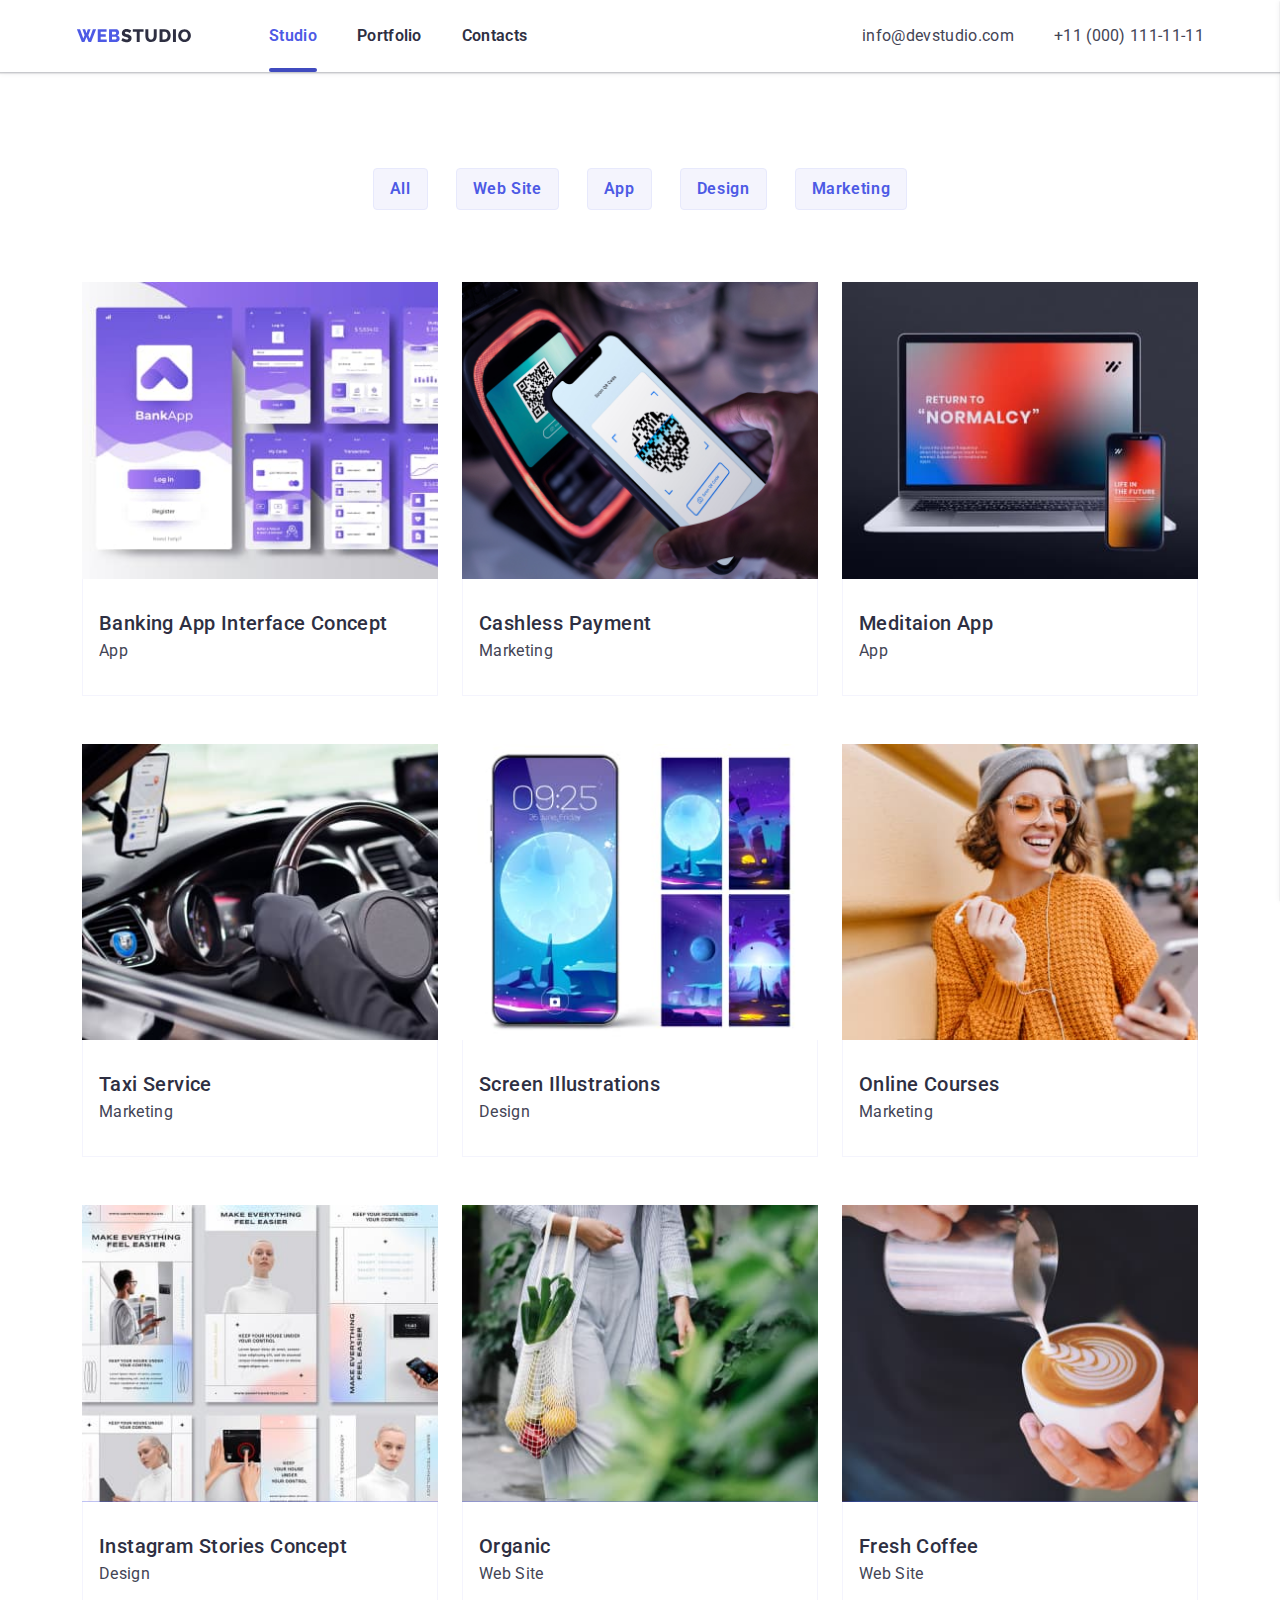
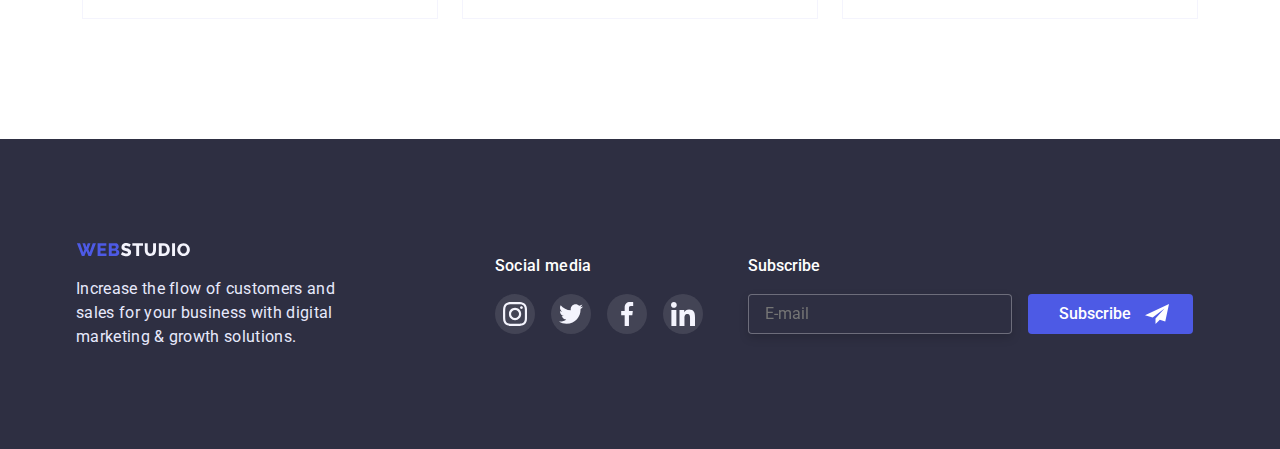
==== commit d26c1aef: ":cupid: html svg" ====
--- a/portfolio.html
+++ b/portfolio.html
@@ -348,6 +348,7 @@
 <script>
     AOS.init();
 </script>
+<script src="./js/mobile-menu.js"></script>
 </body>
 
 </html>--- a/css/styles.css
+++ b/css/styles.css
@@ -1020,13 +1020,7 @@
 }
 
 
-/*@media screen and (min-width: 768px) and (max-width: 1199px){*/
-/*    .header-container.container {*/
-/*        display: flex;*/
-/*        align-items: center;*/
-/*        justify-content: space-between;*/
-/*    }*/
-/*}*/
+
 
 :root {
     --color-primary: #434455;
@@ -1127,6 +1121,9 @@
         flex-wrap: wrap;
         justify-content: flex-start;
     }
+    .portfolio-list.list {
+        justify-content: center;
+    }
 }
 
 @media screen and (max-width: 480px) {
@@ -1192,6 +1189,9 @@
         gap: 28px;
         flex-wrap: wrap;
         justify-content: flex-start;
+    }
+    .portfolio-list.list {
+        justify-content: center;
     }
 }
 
@@ -1254,7 +1254,7 @@
         text-align: left;
     }
     button.footer-subscribe-btn {
-        margin: 0px 0px 0px 16px;
+        margin: 0 0 0 16px;
     }
     ul.portfolio-list-buttons.list {
         display: flex;
@@ -1263,6 +1263,9 @@
         flex-wrap: wrap;
         justify-content: center;
     }
+    /*ul.portfolio-list.list {*/
+    /*    justify-content: flex-start;*/
+    /*}*/
 }
 
 
@@ -1325,7 +1328,9 @@
         line-height: 1.1;
     }
 
-
+    /*ul.portfolio-list.list {*/
+    /*    justify-content: flex-start;*/
+    /*}*/
     .container.header-container {
         padding: 20px 16px;
     }
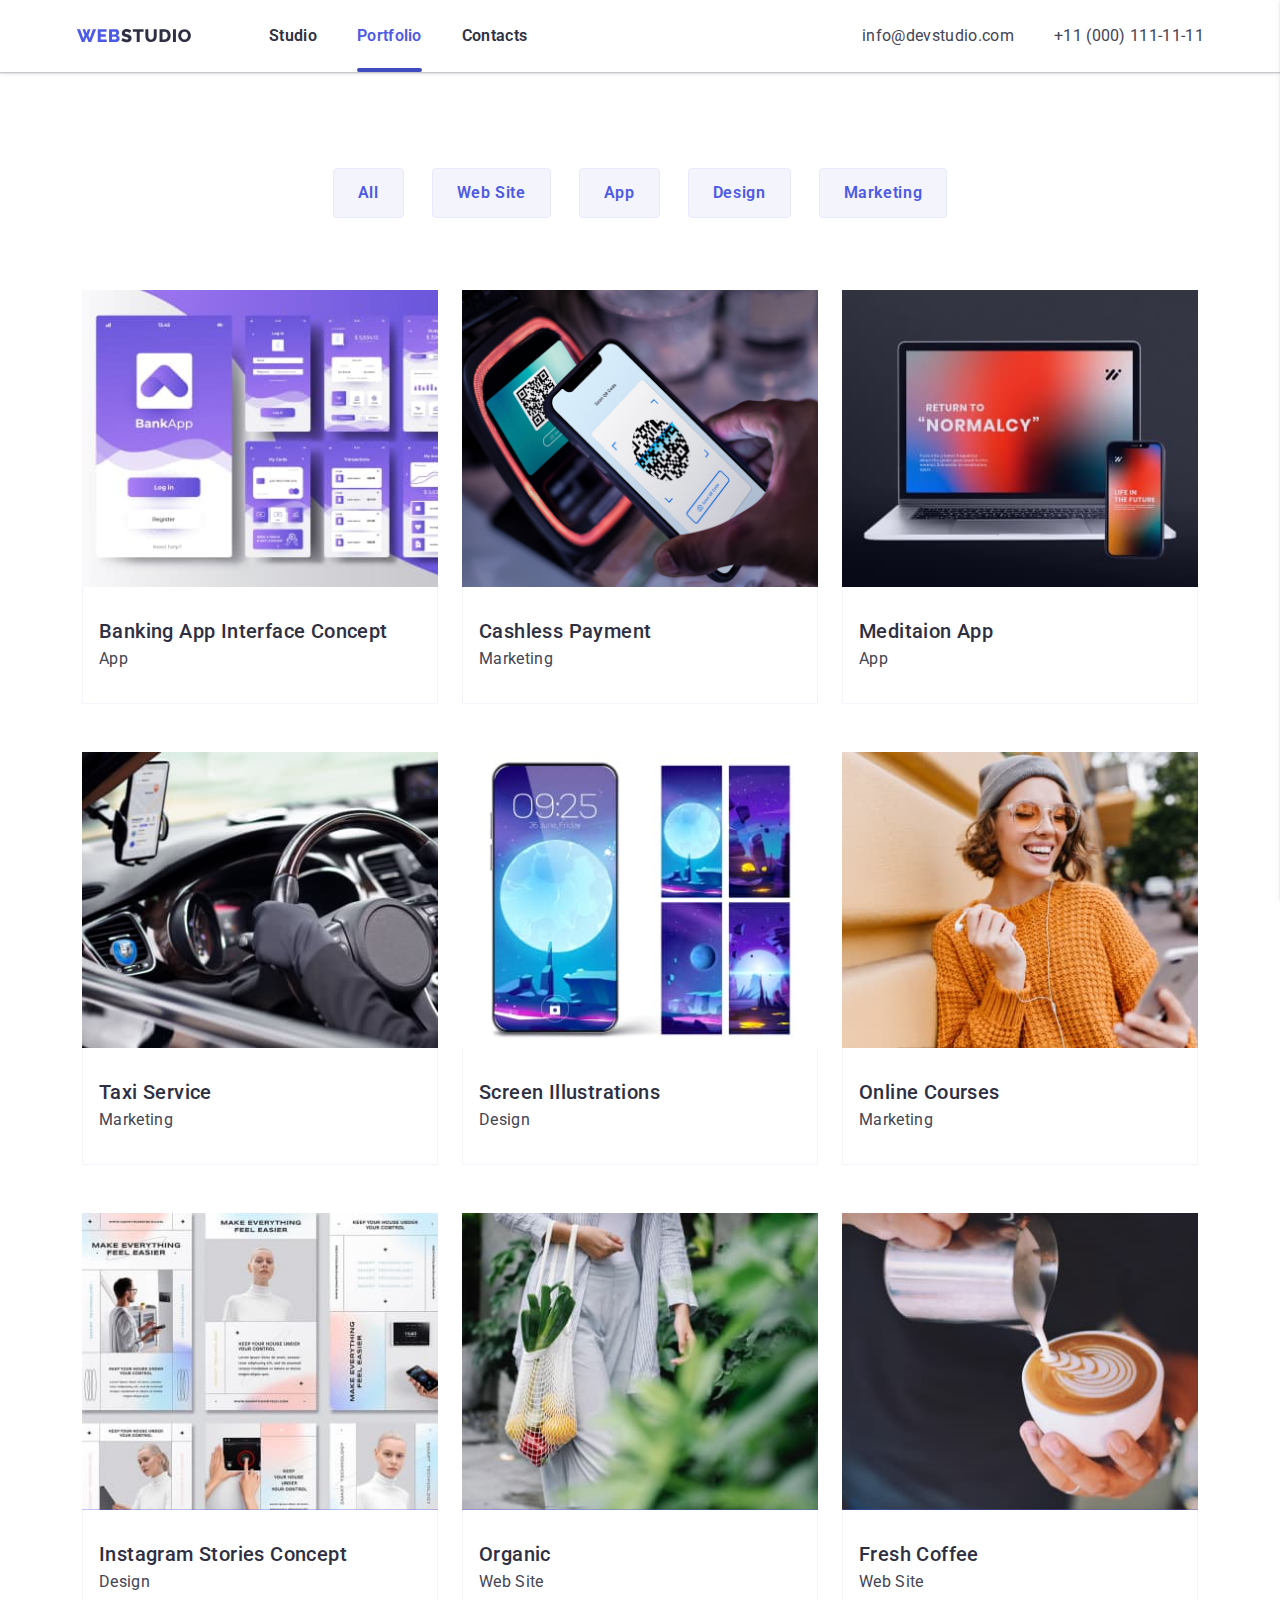
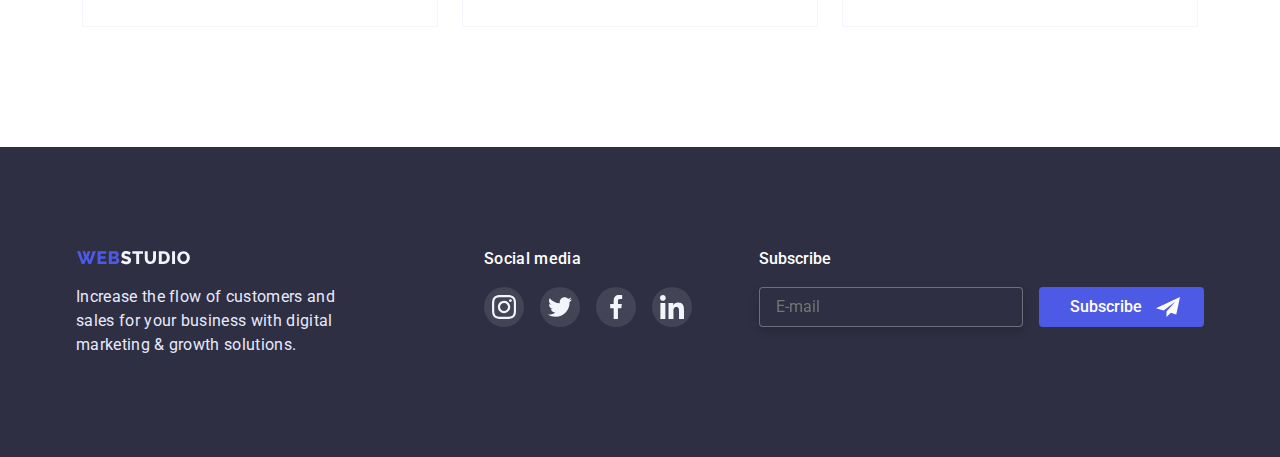
==== commit 0a452097: "Update portfolio.html" ====
--- a/portfolio.html
+++ b/portfolio.html
@@ -28,9 +28,9 @@
                 <img src="./images/logo.svg" alt="Логотип компанії ">
             </a>
             <ul class="header-list list ">
-                <li class="header-item current"><a class="header-link link " href="index.html">Studio</a>
-                </li>
-                <li class="header-item "><a class="header-link link " href="portfolio.html">Portfolio</a>
+                <li class="header-item "><a class="header-link link " href="index.html">Studio</a>
+                </li>
+                <li class="header-item current"><a class="header-link link " href="portfolio.html">Portfolio</a>
                 </li>
                 <li class="header-item "><a class="header-link link " href=" ">Contacts</a>
                 </li>
@@ -45,21 +45,21 @@
 
         <button type="button" class="mobile-menu-open-btn js-open-menu" data-menu-open="">
             <svg class="mobile-menu-icon" width="32px" height="22px">
-                <use href="./images/charm_menu-hamburger.svg"></use>
+                <use href="./images/mobile-btn.svg#icon-charm_menu-hamburger"></use>
             </svg>
         </button>
     </div>
 </header>
 <div class="mobile-menu js-menu-container">
-    <button type="button" class="modal-btn-close js-close-menu" data-modal-close="">
+    <button type="button" class="modal-btn-close js-close-menu" >
         <svg class="modal-close-svg" width="8px" height="8px">
             <use class="modal-close-use" href="./images/close-modal.svg#icon-close-black-modal"></use>
         </svg>
     </button>
     <ul class="mobile-header-list list ">
-        <li class="mobile-header-item"><a class="mobile-header-link link " href="index.html">Studio</a>
+        <li class="mobile-header-item "><a class="mobile-header-link link " href="index.html">Studio</a>
         </li>
-        <li class="mobile-header-item "><a class="mobile-header-link link " href="portfolio.html">Portfolio</a>
+        <li class="mobile-header-item "><a class="mobile-header-link link current-mobile" href="portfolio.html">Portfolio</a>
         </li>
         <li class="mobile-header-item "><a class="mobile-header-link link mobile-header-link-contact" href=" ">Contacts</a>
         </li>
--- a/css/styles.css
+++ b/css/styles.css
@@ -82,7 +82,7 @@
     line-height: 1.5;
     letter-spacing: 0.02em;
     color: var(--header-bg-color);
-    /*transition: color 250ms cubic-bezier(0.4, 0, 0.2, 1);*/
+    transition: color 250ms cubic-bezier(0.4, 0, 0.2, 1);
 }
 
 .header-link:hover,
@@ -283,7 +283,7 @@
 
 .customers-list {
     display: flex;
-    gap: 24px;
+    gap: 72px 24px;
     justify-content: center;
 }
 
@@ -512,7 +512,7 @@
 }
 
 button.main-btn {
-    padding: 8px 16px;
+    padding: 12px 24px;
 }
 
 ul.portfolio-list-buttons.list {
@@ -859,6 +859,7 @@
     width: 264px;
     padding: 8px 16px;
     color: #FFFFFF;
+    outline: none;
 }
 
 .footer-subscribe-wrapper {
@@ -1039,7 +1040,6 @@
 
 
 .container {
-    width: 100%;
     padding-left: 15px;
     padding-right: 15px;
 }
@@ -1047,7 +1047,7 @@
 
 @media screen and (min-width: 480px) {
     .container {
-        width: 426px;
+        width: 480px;
         margin-left: auto;
         margin-right: auto;
     }
@@ -1055,7 +1055,7 @@
     h1.header-title {
         font-size: 36px;
         line-height: 40px;
-        width: 318px;
+        width: 319px;
     }
 
     .project-skill {
@@ -1094,20 +1094,20 @@
     .footer-description {
         margin: auto;
     }
-    .footer-social {
-        margin: auto;
-        text-align: center;
-    }
+    /*.footer-social {*/
+    /*    margin: auto;*/
+    /*    text-align: center;*/
+    /*}*/
     .footer-subscribe-wrapper {
         display: flex;
         flex-direction: column;
         align-items: center;
         /*gap: 16px;*/
     }
-    .footer-subscribe {
-        margin: auto;
-        text-align: center;
-    }
+    /*.footer-subscribe {*/
+    /*    margin: auto;*/
+    /*    text-align: center;*/
+    /*}*/
     input.footer-subscribe-input {
         width: 396px;
     }
@@ -1129,12 +1129,22 @@
 @media screen and (max-width: 480px) {
     h1.header-title {
         font-size: 36px;
-        line-height: 40px;
-        width: 318px;
+        line-height: 1.11;
+        font-weight: 700;
+        width: 319px;
     }
 
     .skill-icon-bg {
         display: none;
+    }
+    .hero-skill {
+        padding: 96px 0;
+    }
+
+
+    .customers-list {
+        gap: 72px 16px;
+        display: flex;
     }
 
     .project-skill > li {
@@ -1148,7 +1158,7 @@
         gap: 72px;
     }
     .customers-item {
-        width: calc((100% - 36px) / 2);
+        width: calc((100% - 32px) / 2);
         height: 88px;
     }
     .footer-container {
@@ -1164,19 +1174,19 @@
     .footer-description {
         margin: auto;
     }
-    .footer-social {
-        margin: auto;
-        text-align: center;
-    }
+    /*.footer-social {*/
+    /*    margin: auto;*/
+    /*    text-align: center;*/
+    /*}*/
     .footer-subscribe-wrapper {
         display: flex;
         flex-direction: column;
         align-items: center;
     }
-    .footer-subscribe {
-        margin: auto;
-        text-align: center;
-    }
+    /*.footer-subscribe {*/
+    /*    margin: auto;*/
+    /*    text-align: center;*/
+    /*}*/
     input.footer-subscribe-input {
         width: 396px;
     }
@@ -1193,6 +1203,9 @@
     .portfolio-list.list {
         justify-content: center;
     }
+    .hero {
+        padding: 112px 0;
+    }
 }
 
 
@@ -1200,11 +1213,13 @@
     .container {
         width: 766px;
     }
-
+    .customers-list {
+        gap: 72px 16px;
+    }
     h1.header-title {
         font-size: 56px;
         line-height: 60px;
-        width: 494px;
+        width: 496px;
     }
 
     .project-skill > li {
@@ -1245,14 +1260,14 @@
         display: flex;
         flex-direction: row;
     }
-    .footer-subscribe {
-        margin-left: 0;
-        text-align: left;
-    }
-    .footer-social {
-        margin-left: auto;
-        text-align: left;
-    }
+    /*.footer-subscribe {*/
+    /*    margin-left: 0;*/
+    /*    text-align: left;*/
+    /*}*/
+    /*.footer-social {*/
+    /*    margin-left: auto;*/
+    /*    text-align: left;*/
+    /*}*/
     button.footer-subscribe-btn {
         margin: 0 0 0 16px;
     }
@@ -1266,6 +1281,7 @@
     /*ul.portfolio-list.list {*/
     /*    justify-content: flex-start;*/
     /*}*/
+
 }
 
 
@@ -1305,9 +1321,9 @@
     ul.header-nav.link.list {
         display: block;
     }
-    /*.project-skill {*/
-    /*    text-align: left;*/
-    /*}*/
+    .header-nav-email {
+        margin: 0;
+    }
 
 }
 
@@ -1320,6 +1336,12 @@
 
     ul.header-nav.link.list {
         display: none;
+    }
+    .customers-list {
+        display: flex;
+        /*gap: 72px 24px;*/
+        justify-content: center;
+        flex-wrap: wrap;
     }
 
     .li-title-skill {
@@ -1347,7 +1369,7 @@
     }
 
     .customers-item {
-        width: calc((100% - 36px) / 2);
+        width: calc((100% - 32px) / 2);
         height: 88px;
     }
     /*ul.portfolio-list-buttons.list {*/
@@ -1378,13 +1400,15 @@
 
     }
 
-
     .mobile-menu-open-btn {
         width: 32px;
         height: 22px;
-        /*border: none;*/
+        border: none;
         background-color: transparent;
-        display: block;
+        /*display: block;*/
+        cursor: pointer;
+        display: flex;
+        padding: 0;
     }
 
 
@@ -1626,6 +1650,7 @@
         display: flex;
         align-items: center;
         justify-content: space-between;
+        position: relative;
     }
     .li-text-skill {
         font-weight: 500;
@@ -1641,7 +1666,7 @@
     }
     .customers-list {
         display: flex;
-        gap: 24px;
+        /*gap: 72px 24px;*/
         justify-content: center;
         flex-wrap: wrap;
     }
@@ -1701,7 +1726,7 @@
     line-height: 40px;
     text-transform: capitalize;
     color: var(--btn-color);
-    padding-bottom: 40px;
+    margin-bottom: 40px;
 }
 
 .mobile-header-tel {
@@ -1710,13 +1735,14 @@
 
 .mobile-header-email {
     color: var(--hero-text-color);
+    font-size: 20px;
 }
 
 .mobile-social-list {
     display: flex;
     gap: 56px;
     justify-content: space-around;
-    padding: 48px 0 0 0;
+    margin:  48px 0 0 0;
 }
 
 .mobile-social-item {
@@ -1744,6 +1770,6 @@
     transform: translateX(0);
 }
 
-.mobile-header-link-contact {
+.current-mobile {
     color: var(--btn-hover-color);
 }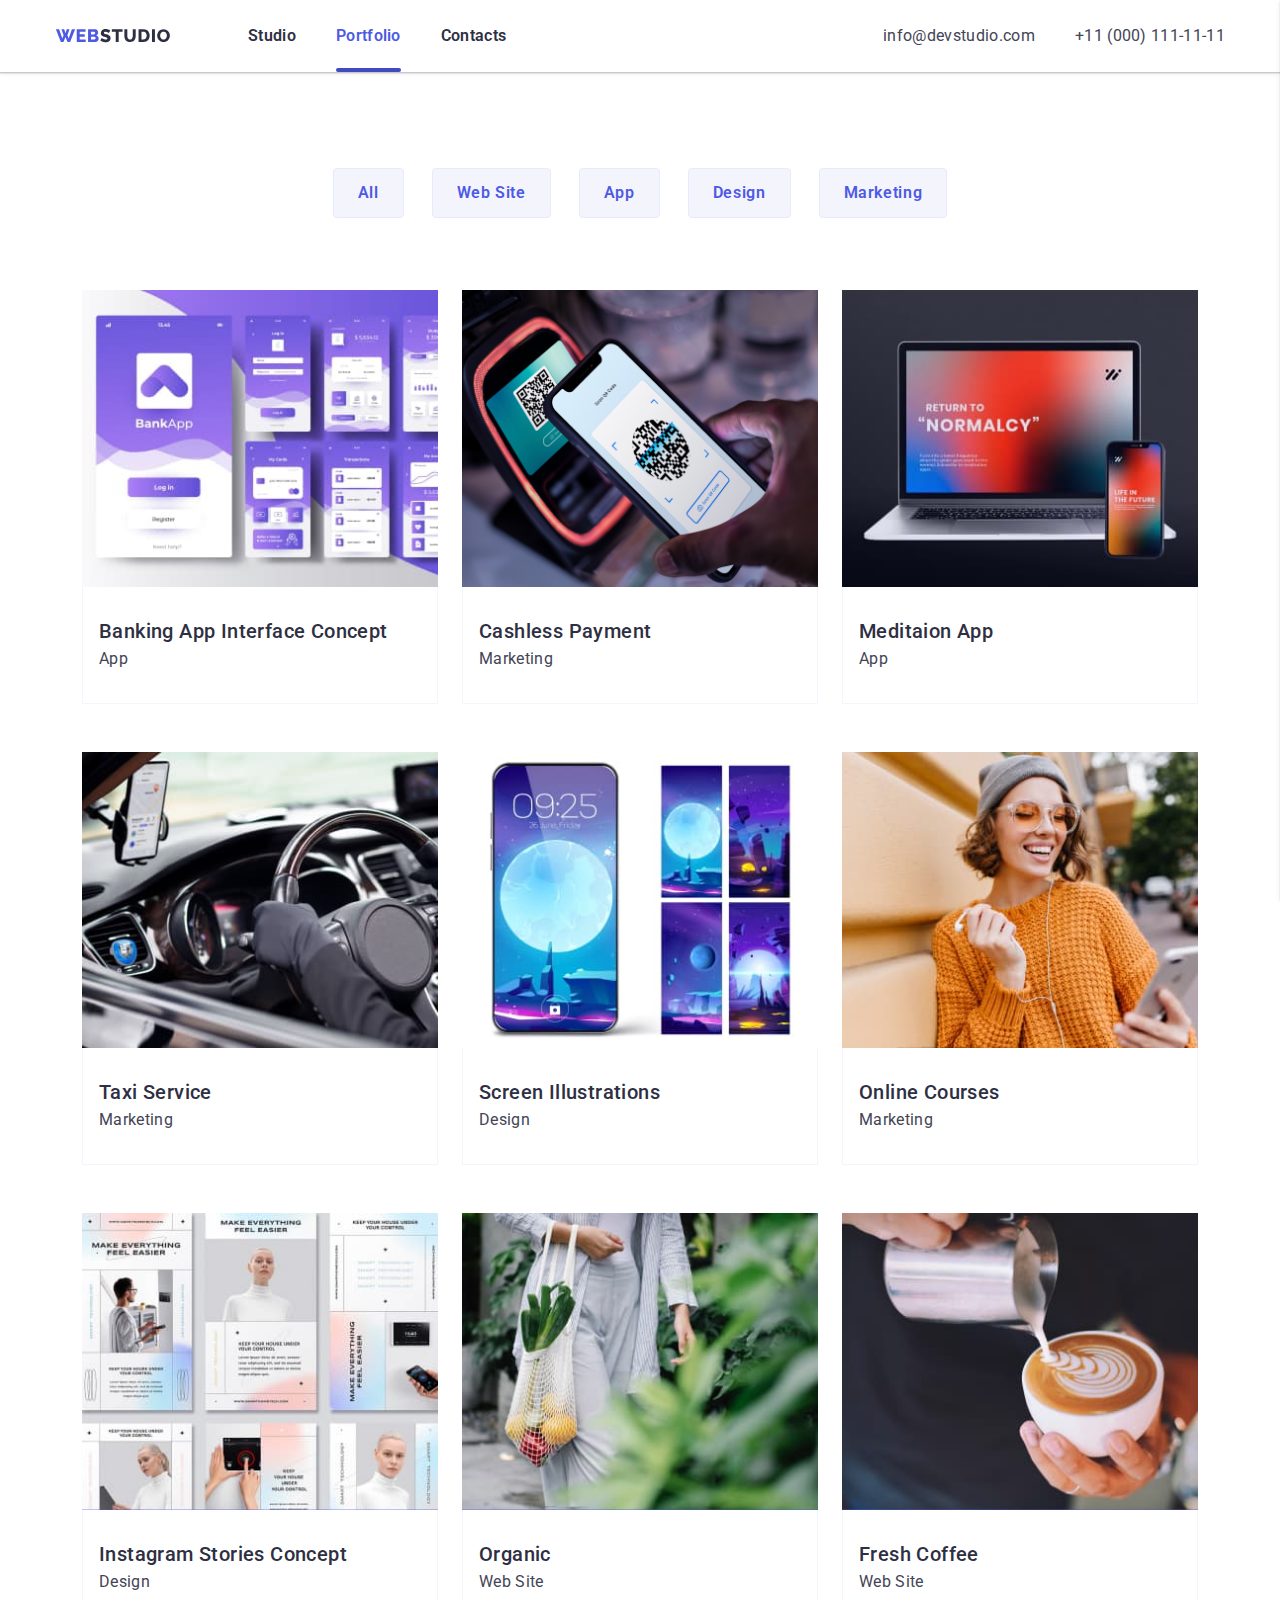
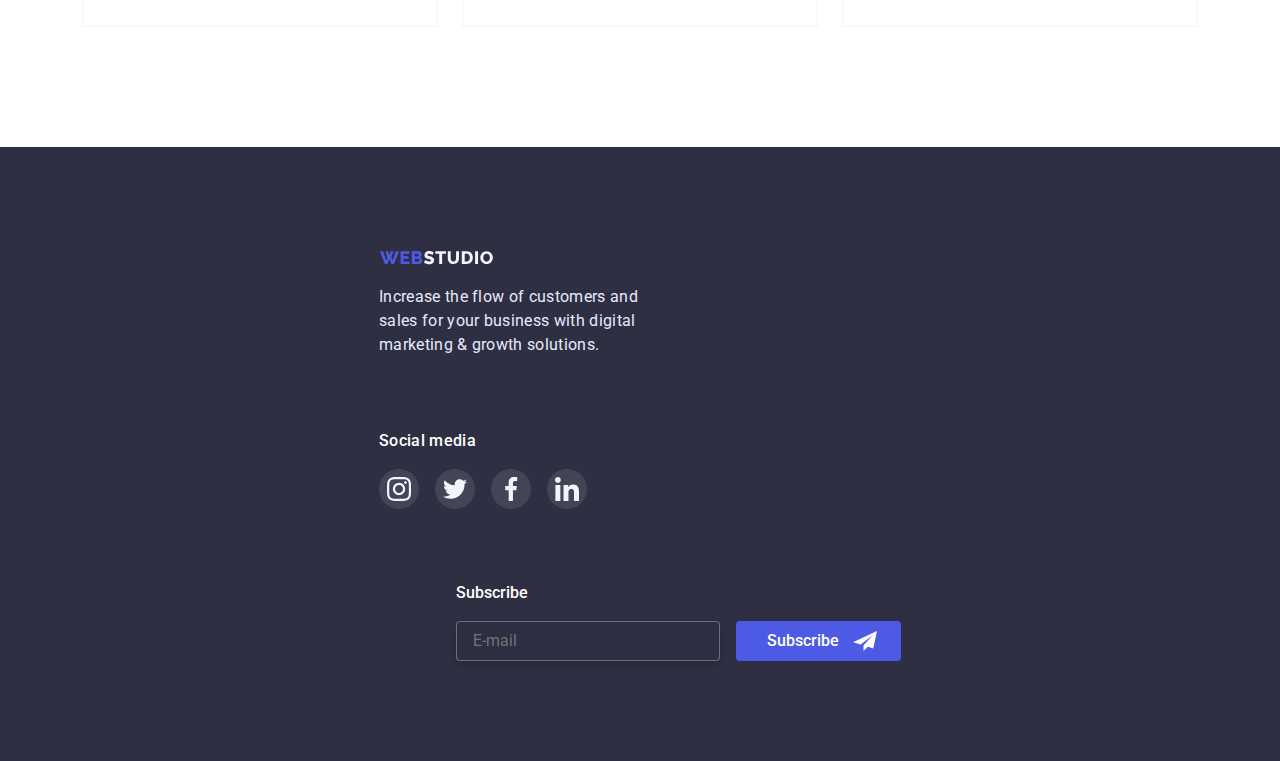
==== commit ec068454: "Summary" ====
--- a/portfolio.html
+++ b/portfolio.html
@@ -288,7 +288,7 @@
     </section>
 </main>
 <footer class="footer">
-    <div class="container">
+    <div class="container container-mobile">
         <div class="footer-container">
             <div class="footer-description">
                 <a href="index.html" class="footer-logo">
@@ -336,7 +336,7 @@
                 <form action="">
                     <label name="" value="" class="footer-subscribe-title">Subscribe</label>
                     <div class="footer-subscribe-wrapper">
-                        <input type="email" name="email"   class="footer-subscribe-input" placeholder="E-mail">
+                        <input type="email" name="email" class="footer-subscribe-input" placeholder="E-mail">
                         <button class="footer-subscribe-btn">Subscribe</button>
                     </div>
                 </form>
--- a/css/styles.css
+++ b/css/styles.css
@@ -365,13 +365,6 @@
     margin: 0;
 }
 
-/*.container {*/
-/*    margin-right: auto;*/
-/*    margin-left: auto;*/
-/*    width: 1158px;*/
-/*    padding-left: 15px;*/
-/*    padding-right: 15px;*/
-/*}*/
 
 .list {
     list-style: none;
@@ -602,9 +595,6 @@
     margin-right: 120px;
 }
 
-.footer-subscribe {
-    margin-left: auto;
-}
 
 .footer-social-list {
     margin: 16px 0 0 0;
@@ -1023,21 +1013,6 @@
 
 
 
-:root {
-    --color-primary: #434455;
-    --second-color: #2e2f42;
-    --logo-button-color: #4d5ae5;
-    --main-background-color: #e5e5e5;
-    --secondary-background-color: #f4f4fd;
-    --contact-description-color: #434455;
-    --white-color: #ffffff;
-    --footer-color: #e7e9fc;
-    --hover-button: #404bbf;
-    --modal-window: #fcfcfc;
-    --modal-form-label: #8e8f99;
-    --user-policy: #757575;
-}
-
 
 .container {
     padding-left: 15px;
@@ -1051,7 +1026,9 @@
         margin-left: auto;
         margin-right: auto;
     }
-
+    section.portfolio {
+        padding: 48px 0;
+    }
     h1.header-title {
         font-size: 36px;
         line-height: 40px;
@@ -1066,7 +1043,9 @@
     .skill-icon-bg {
         display: none;
     }
-
+    /*button.main-btn {*/
+    /*    padding: 8px 16px;*/
+    /*}*/
     .li-title-skill {
         font-weight: 700;
         font-size: 36px;
@@ -1075,7 +1054,7 @@
 
     .project-skill > li {
         width: calc((100% - 0px) / 1);
-        padding: 0 0 72px 0;
+        margin: 0 0 72px 0;
     }
     .customers-item {
         width: calc((100% - 36px) / 2);
@@ -1094,25 +1073,19 @@
     .footer-description {
         margin: auto;
     }
-    /*.footer-social {*/
-    /*    margin: auto;*/
-    /*    text-align: center;*/
-    /*}*/
+
     .footer-subscribe-wrapper {
         display: flex;
         flex-direction: column;
         align-items: center;
-        /*gap: 16px;*/
-    }
-    /*.footer-subscribe {*/
-    /*    margin: auto;*/
-    /*    text-align: center;*/
-    /*}*/
+
+    }
+
     input.footer-subscribe-input {
         width: 396px;
     }
     button.footer-subscribe-btn {
-        margin: 16px 0px 0px 16px;
+        margin: 16px 0 0 16px;
     }
     ul.portfolio-list-buttons.list {
         display: flex;
@@ -1133,7 +1106,9 @@
         font-weight: 700;
         width: 319px;
     }
-
+    button.main-btn {
+        padding: 8px 16px;
+    }
     .skill-icon-bg {
         display: none;
     }
@@ -1141,7 +1116,15 @@
         padding: 96px 0;
     }
 
-
+    .footer-social {
+        text-align: center;
+    }
+    .footer-subscribe {
+        text-align: center;
+    }
+    section.portfolio {
+        padding: 48px 0;
+    }
     .customers-list {
         gap: 72px 16px;
         display: flex;
@@ -1174,24 +1157,18 @@
     .footer-description {
         margin: auto;
     }
-    /*.footer-social {*/
-    /*    margin: auto;*/
-    /*    text-align: center;*/
-    /*}*/
+
     .footer-subscribe-wrapper {
         display: flex;
         flex-direction: column;
         align-items: center;
     }
-    /*.footer-subscribe {*/
-    /*    margin: auto;*/
-    /*    text-align: center;*/
-    /*}*/
+
     input.footer-subscribe-input {
         width: 396px;
     }
     button.footer-subscribe-btn {
-        margin: 16px 0px 0px 16px;
+        margin: 16px 0 0 16px;
     }
     ul.portfolio-list-buttons.list {
         display: flex;
@@ -1211,7 +1188,12 @@
 
 @media screen and (min-width: 768px) {
     .container {
-        width: 766px;
+        width: 768px;
+        padding: 0 15px;
+    }
+    .container-mobile{
+        width: 768px;
+        padding: 0 15px;
     }
     .customers-list {
         gap: 72px 16px;
@@ -1221,22 +1203,27 @@
         line-height: 60px;
         width: 496px;
     }
-
+    section.portfolio {
+        padding: 64px 0;
+    }
+    .hero-skill {
+        padding: 96px 0 96px 0;
+    }
+    .our-team-section {
+        padding: 96px 0 128px 0;
+    }
     .project-skill > li {
         width: calc((100% - 48px) / 2);
     }
-
+    .customers {
+        padding: 96px 0 96px 0;
+    }
     .project-skill {
         display: flex;
         flex-wrap: wrap;
         text-align: left;
     }
-    /*.team-list {*/
-    /*    display: flex;*/
-    /*    gap: 72px;*/
-    /*    flex-wrap: wrap;*/
-    /*    justify-content: center;*/
-    /*}*/
+
     .customers-item {
         width: calc((100% - 48px) / 3);
         height: 88px;
@@ -1245,7 +1232,7 @@
         display: flex;
         flex-wrap: wrap;
         gap: 72px 24px;
-        justify-content: space-between;
+        justify-content: flex-start;
     }
     .footer-description {
         margin: 0;
@@ -1260,14 +1247,7 @@
         display: flex;
         flex-direction: row;
     }
-    /*.footer-subscribe {*/
-    /*    margin-left: 0;*/
-    /*    text-align: left;*/
-    /*}*/
-    /*.footer-social {*/
-    /*    margin-left: auto;*/
-    /*    text-align: left;*/
-    /*}*/
+
     button.footer-subscribe-btn {
         margin: 0 0 0 16px;
     }
@@ -1278,18 +1258,21 @@
         flex-wrap: wrap;
         justify-content: center;
     }
-    /*ul.portfolio-list.list {*/
-    /*    justify-content: flex-start;*/
-    /*}*/
 
 }
 
 
 @media screen and (min-width: 1200px) {
     .container {
-        width: 1158px;
-    }
-
+        width: 1200px;
+        padding: 0 15px;
+    }
+    .footer-social {
+        text-align: left;
+    }
+    .footer-subscribe {
+        text-align: left;
+    }
     h1.header-title {
         font-size: 56px;
         line-height: 60px;
@@ -1305,7 +1288,6 @@
     .project-skill {
         display: flex;
         flex-wrap: nowrap;
-        /*text-align: left;*/
     }
     .footer-description {
         margin: 0 120px 0 0;
@@ -1324,35 +1306,51 @@
     .header-nav-email {
         margin: 0;
     }
-
+    /*.our-team-section {*/
+    /*    padding: 120px 0 120px 0;*/
+    /*}*/
 }
 
 
 @media screen and (max-width: 767px) {
-
+    /*button.main-btn {*/
+    /*    padding: 12px 24px;*/
+    /*}*/
     ul.header-list.list {
         display: none;
     }
+    .hero-skill {
+        padding: 96px 0 96px 0;
+    }
+
+
+
+    .container.container-mobile {
+        width: 552px;
+    }
+
+
 
     ul.header-nav.link.list {
         display: none;
     }
+    .customers {
+        padding: 96px 0 96px 0;
+    }
     .customers-list {
         display: flex;
-        /*gap: 72px 24px;*/
         justify-content: center;
         flex-wrap: wrap;
     }
-
+    .our-team-section {
+        padding: 96px 0 128px 0;
+    }
     .li-title-skill {
         font-weight: 700;
         font-size: 36px;
         line-height: 1.1;
     }
 
-    /*ul.portfolio-list.list {*/
-    /*    justify-content: flex-start;*/
-    /*}*/
     .container.header-container {
         padding: 20px 16px;
     }
@@ -1372,14 +1370,6 @@
         width: calc((100% - 32px) / 2);
         height: 88px;
     }
-    /*ul.portfolio-list-buttons.list {*/
-    /*    display: flex;*/
-    /*    margin: 0 auto 72px auto;*/
-    /*    gap: 28px;*/
-    /*    flex-wrap: wrap;*/
-    /*    justify-content: center;*/
-    /*}*/
-
 
     .menu-list {
         display: none;
@@ -1405,7 +1395,6 @@
         height: 22px;
         border: none;
         background-color: transparent;
-        /*display: block;*/
         cursor: pointer;
         display: flex;
         padding: 0;
@@ -1418,7 +1407,7 @@
         left: 0;
         width: 100%;
         height: 100%;
-        background-color: var(--white-color);
+        background-color: var(--body-color);
 
         opacity: 0;
         visibility: hidden;
@@ -1448,7 +1437,7 @@
         align-items: center;
         width: 24px;
         height: 24px;
-        background-color: var(--footer-color);
+        background-color: var(--border-btn-color);
         border: 1px solid rgba(0, 0, 0, 0.1);
         border-radius: 50%;
         box-shadow: 0 4px 4px rgba(0, 0, 0, 0.25)
@@ -1466,7 +1455,7 @@
         line-height: 1.11;
         letter-spacing: 0.02em;
         text-transform: capitalize;
-        color: var(--second-color);
+        color: var(--hero-bg-color);
     }
 
     .mobile-menu-item-link:not(:last-child) {
@@ -1486,7 +1475,7 @@
         letter-spacing: 0.02em;
         text-transform: capitalize;
         margin-bottom: 40px;
-        color: var(--logo-button-color);
+        color: var(--btn-color);
     }
 
     .mobile-menu-contacts-mail {
@@ -1495,7 +1484,7 @@
         font-size: 20px;
         line-height: 1.2;
         letter-spacing: 0.02em;
-        color: var(--contact-description-color);
+        color: var(--hero-text-color);
 
     }
 
@@ -1507,7 +1496,7 @@
     .mobile-menu-socialmedia-item {
         width: 40px;
         height: 40px;
-        background-color: var(--logo-button-color);
+        background-color: var(--btn-color);
         border-radius: 50%;
     }
 
@@ -1535,10 +1524,9 @@
     .mobile-menu-open-btn {
         display: none;
     }
-    /*.customers-item {*/
-    /*    width: calc((100% - 120px) / 3);*/
-    /*    height: 88px;*/
-    /*}*/
+    .container.container-mobile {
+        width: 552px;
+    }
 }
 
 .menu-list {
@@ -1580,7 +1568,12 @@
         margin-right: 76px;
     }
 
-
+    .hero-skill {
+        padding: 120px 0 120px 0;
+    }
+    .customers {
+        padding: 120px 0 130px 0;
+    }
     .page-nav {
         margin-right: 332px;
         display: flex;
@@ -1609,24 +1602,13 @@
 }
 
 
-/*.modal-button {*/
-/*    margin-top: 72px;*/
-/*}*/
-
-/*.hero-title {*/
-/*    font-style: normal;*/
-/*    font-weight: 700;*/
-/*    font-size: 36px;*/
-/*    line-height: 1.11;*/
-/*    letter-spacing: 0.02em;*/
-/*    text-transform: capitalize;*/
-/*    color: var(--white-color);*/
-/*}*/
 
 
 @media screen and (min-width: 768px) {
 
-
+    /*button.main-btn {*/
+    /*    padding: 12px 24px;*/
+    /*}*/
     .modal-button {
         margin-top: 40px;
     }
@@ -1636,10 +1618,18 @@
 
 @media screen and (min-width: 1200px) {
 
-
+    .our-team-section {
+        padding: 120px 0 120px 0;
+    }
     .modal-button {
         margin-top: 78px;
     }
+    section.portfolio {
+        padding: 96px 0 120px 0;
+    }
+    /*button.main-btn {*/
+    /*    padding: 12px 24px;*/
+    /*}*/
 }
 
 /* +++++++/HERO-DESKTOP+++++  */
@@ -1652,6 +1642,7 @@
         justify-content: space-between;
         position: relative;
     }
+
     .li-text-skill {
         font-weight: 500;
     }
@@ -1670,9 +1661,8 @@
         justify-content: center;
         flex-wrap: wrap;
     }
-    /*.customers-item {*/
-    /*    width: calc((100% - 120px) / 3);*/
-    /*    height: 88px;*/
+    /*button.main-btn {*/
+    /*    padding: 12px 24px;*/
     /*}*/
 }
 
@@ -1696,7 +1686,7 @@
     line-height: 40px;
     letter-spacing: 0.02em;
     text-transform: capitalize;
-    color: var(--second-color);
+    color: var(--hero-bg-color);
     margin: 0 0 40px 0;
 }
 
@@ -1753,7 +1743,7 @@
 .mobile-social-link {
     width: 100%;
     height: 100%;
-    background-color: var(--logo-button-color);
+    background-color: var(--btn-color);
     border-radius: 50%;
     display: flex;
     align-items: center;
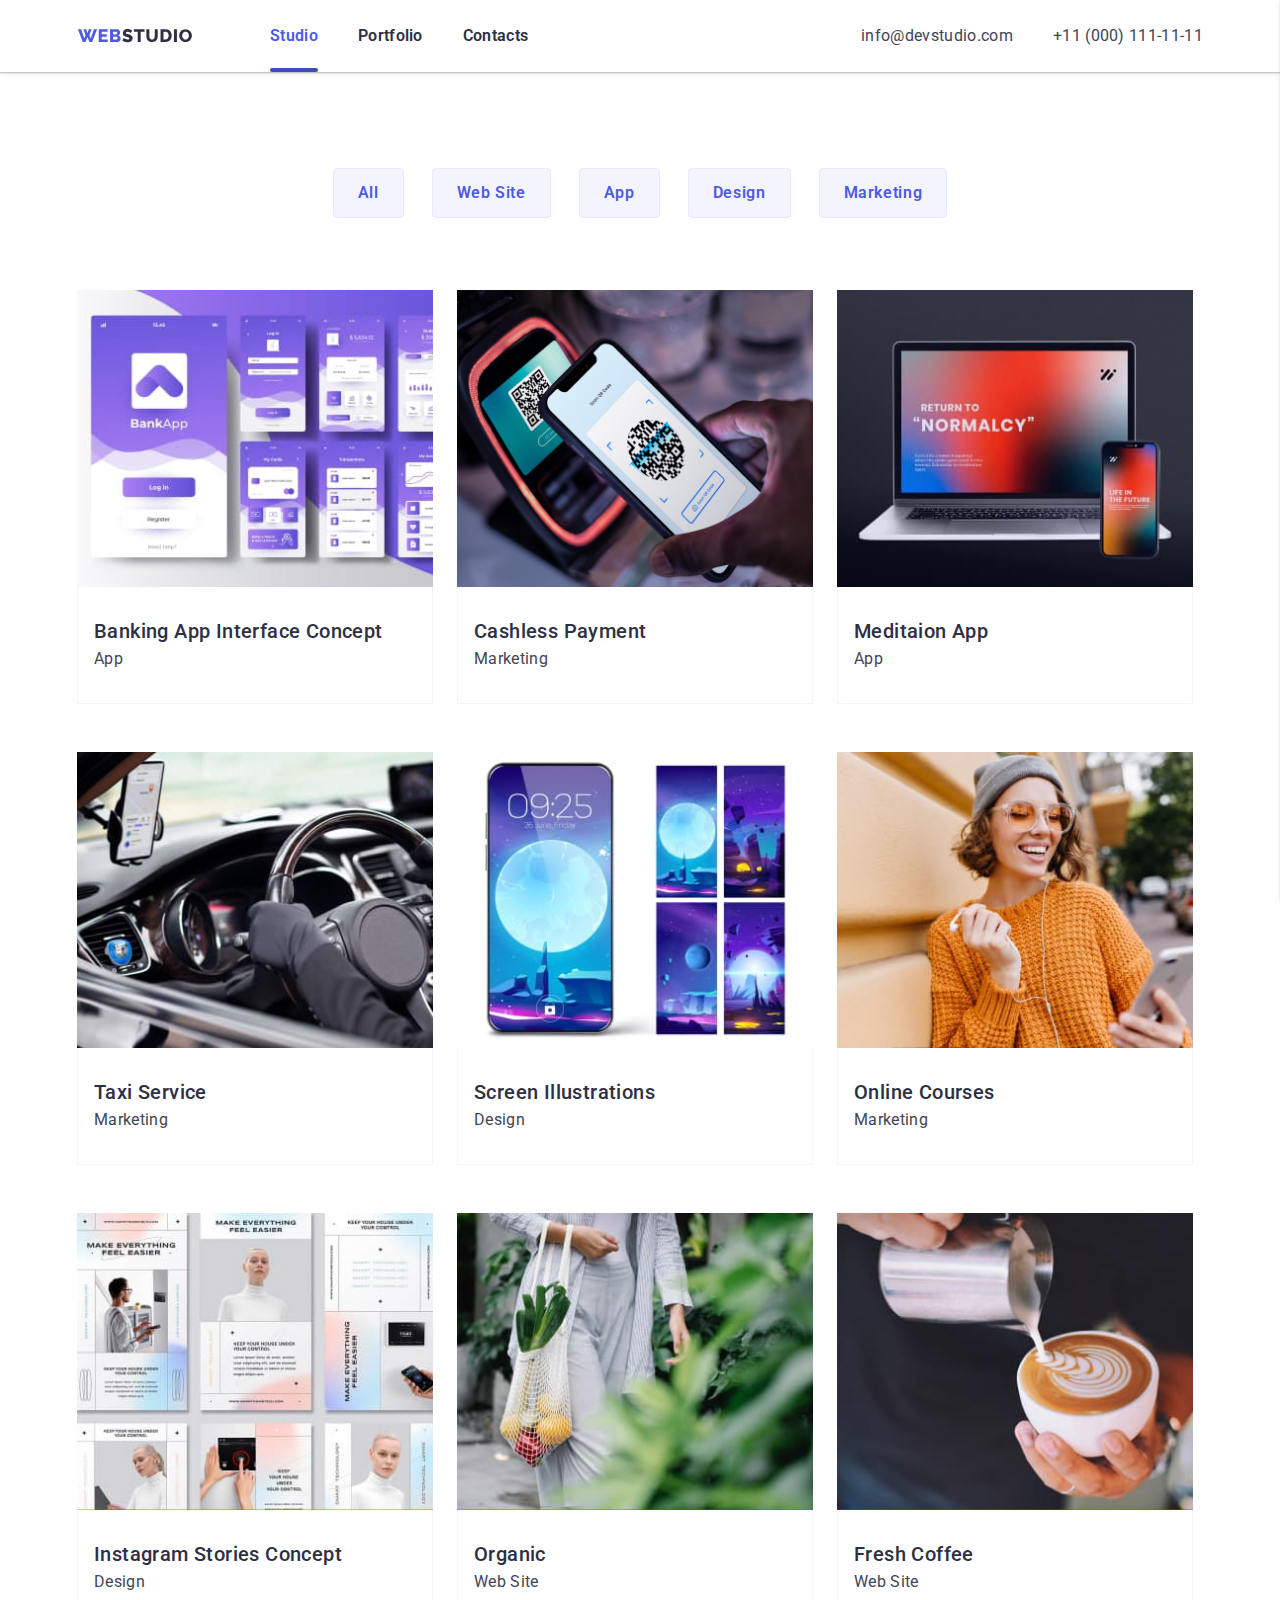
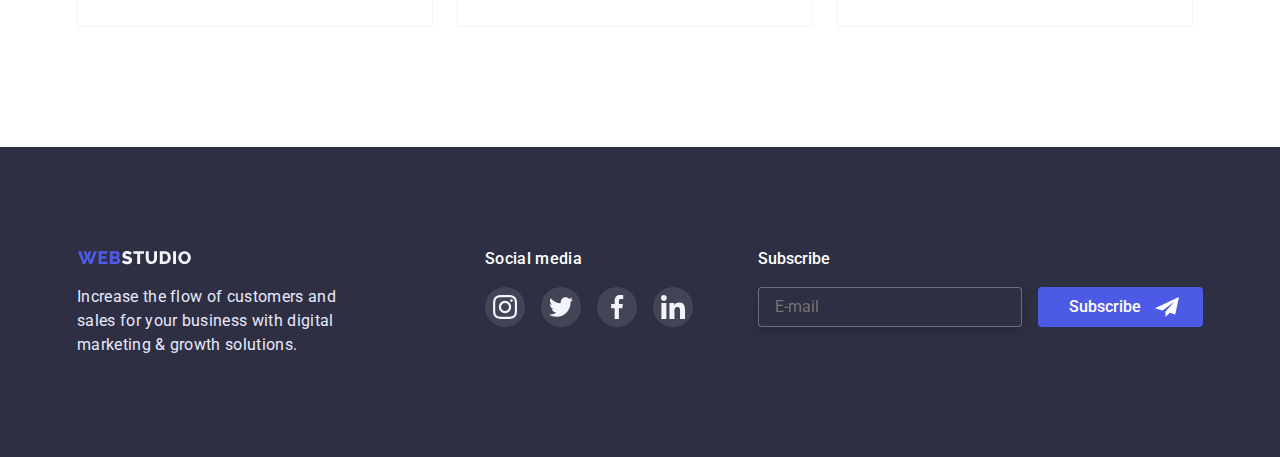
==== commit c265b1cf: ":alien: summary" ====
--- a/portfolio.html
+++ b/portfolio.html
@@ -28,9 +28,9 @@
                 <img src="./images/logo.svg" alt="Логотип компанії ">
             </a>
             <ul class="header-list list ">
-                <li class="header-item "><a class="header-link link " href="index.html">Studio</a>
-                </li>
-                <li class="header-item current"><a class="header-link link " href="portfolio.html">Portfolio</a>
+                <li class="header-item current"><a class="header-link link " href="index.html">Studio</a>
+                </li>
+                <li class="header-item "><a class="header-link link " href="portfolio.html">Portfolio</a>
                 </li>
                 <li class="header-item "><a class="header-link link " href=" ">Contacts</a>
                 </li>
@@ -59,7 +59,7 @@
     <ul class="mobile-header-list list ">
         <li class="mobile-header-item "><a class="mobile-header-link link " href="index.html">Studio</a>
         </li>
-        <li class="mobile-header-item "><a class="mobile-header-link link current-mobile" href="portfolio.html">Portfolio</a>
+        <li class="mobile-header-item "><a class="mobile-header-link link  current-mobile" href="portfolio.html">Portfolio</a>
         </li>
         <li class="mobile-header-item "><a class="mobile-header-link link mobile-header-link-contact" href=" ">Contacts</a>
         </li>
@@ -104,6 +104,7 @@
         </ul>
     </div>
 </div>
+
 
 
 
--- a/css/styles.css
+++ b/css/styles.css
@@ -423,6 +423,7 @@
     display: flex;
     flex-wrap: wrap;
     gap: 48px 24px;
+    justify-content: flex-start;
 }
 
 nav.header-navigation {
@@ -439,6 +440,8 @@
     display: flex;
     gap: 24px;
     padding: 0;
+    justify-content: center;
+    width: 1200px;
 }
 
 
@@ -460,6 +463,13 @@
     padding: 120px 0 120px 0;
 }
 
+ul.we-doing-list > li {
+    width: calc((100% - 48px) / 3);
+}
+
+ul.our-team {
+    width: calc((100% - 48px) / 4);
+}
 
 .li-title-skill {
     margin: 0 0 8px 0;
@@ -534,7 +544,7 @@
 
 .project-skill {
     display: flex;
-    gap: 24px;
+    gap: 72px 24px;
 }
 
 .project-skill > li {
@@ -1011,41 +1021,47 @@
 }
 
 
-
-
-
 .container {
     padding-left: 15px;
     padding-right: 15px;
+    margin: auto;
 }
 
 
 @media screen and (min-width: 480px) {
-    .container {
-        width: 480px;
-        margin-left: auto;
-        margin-right: auto;
-    }
+
+    .customers-item {
+        width: calc((100% - 32px) / 2);
+        height: 88px;
+    }
+
+    ul.our-team {
+        width: calc((100% - 0px) / 1);
+    }
+
     section.portfolio {
         padding: 48px 0;
     }
+
     h1.header-title {
         font-size: 36px;
-        line-height: 40px;
-        width: 319px;
+        line-height: 1.11;
+        font-weight: 700;
+        max-width: 319px;
     }
 
     .project-skill {
         display: block;
-        text-align: center;
-    }
+    }
+    .project-skill > li {
+        margin-bottom: 72px;
+    }
+
 
     .skill-icon-bg {
         display: none;
     }
-    /*button.main-btn {*/
-    /*    padding: 8px 16px;*/
-    /*}*/
+
     .li-title-skill {
         font-weight: 700;
         font-size: 36px;
@@ -1054,22 +1070,21 @@
 
     .project-skill > li {
         width: calc((100% - 0px) / 1);
-        margin: 0 0 72px 0;
-    }
-    .customers-item {
-        width: calc((100% - 36px) / 2);
-        height: 88px;
-    }
+        /*margin: 0 0 72px 0;*/
+    }
+
     .footer-container {
         display: flex;
         flex-wrap: wrap;
         gap: 72px;
         justify-content: center;
     }
+
     .footer-logo > img {
         width: 115px;
         margin: auto;
     }
+
     .footer-description {
         margin: auto;
     }
@@ -1082,11 +1097,13 @@
     }
 
     input.footer-subscribe-input {
-        width: 396px;
-    }
+        max-width: 396px;
+    }
+
     button.footer-subscribe-btn {
         margin: 16px 0 0 16px;
     }
+
     ul.portfolio-list-buttons.list {
         display: flex;
         margin: 0 auto 72px auto;
@@ -1094,24 +1111,65 @@
         flex-wrap: wrap;
         justify-content: flex-start;
     }
+
     .portfolio-list.list {
         justify-content: center;
     }
 }
 
 @media screen and (max-width: 480px) {
+    .container {
+        max-width: 480px;
+        padding-left: 16px;
+        padding-right: 16px;
+    }
+
     h1.header-title {
         font-size: 36px;
         line-height: 1.11;
         font-weight: 700;
-        width: 319px;
-    }
+        max-width: 319px;
+    }
+
+    ul.our-team {
+        width: calc((100% - 0px) / 1);
+    }
+
+    .customers-item {
+        width: calc((100% - 16px) / 2);
+        height: 88px;
+    }
+
+    .customers > container-mobile {
+        max-width: 480px;
+        padding: 0 16px;
+    }
+
+    button.header-btn {
+        margin: 72px 0 0 0;
+    }
+
+    ul.our-team {
+        /*width: calc((100% - 0px) / 1);*/
+    }
+
+    .our-team-section > .container-mobile {
+        width: 290px;
+    }
+
+    .customers > .container-mobile {
+        max-width: 480px;
+        padding: 0 16px;
+    }
+
     button.main-btn {
         padding: 8px 16px;
     }
+
     .skill-icon-bg {
         display: none;
     }
+
     .hero-skill {
         padding: 96px 0;
     }
@@ -1119,12 +1177,16 @@
     .footer-social {
         text-align: center;
     }
+
     .footer-subscribe {
         text-align: center;
-    }
+        width: 100%;
+    }
+
     section.portfolio {
         padding: 48px 0;
     }
+
     .customers-list {
         gap: 72px 16px;
         display: flex;
@@ -1132,28 +1194,29 @@
 
     .project-skill > li {
         width: calc((100% - 0px) / 1);
+        margin: 0 0 72px 0;
     }
 
     .project-skill {
-        display: flex;
+        display: block;
+    }
+
+    h3.li-title-skill {
         text-align: center;
-        flex-direction: column;
-        gap: 72px;
-    }
-    .customers-item {
-        width: calc((100% - 32px) / 2);
-        height: 88px;
-    }
+    }
+
     .footer-container {
         display: flex;
         flex-wrap: wrap;
         gap: 72px;
         justify-content: center;
     }
+
     .footer-logo > img {
         width: 115px;
         margin: auto;
     }
+
     .footer-description {
         margin: auto;
     }
@@ -1165,21 +1228,32 @@
     }
 
     input.footer-subscribe-input {
-        width: 396px;
-    }
+        width: 100%;
+    }
+
     button.footer-subscribe-btn {
         margin: 16px 0 0 16px;
     }
+
     ul.portfolio-list-buttons.list {
-        display: flex;
-        margin: 0 auto 72px auto;
-        gap: 28px;
+        /*display: flex;*/
+        /*margin: 0 auto 72px auto;*/
+        /*gap: 28px;*/
+        /*flex-wrap: wrap;*/
+        /*justify-content: flex-start;*/
+
+        display: flex;
+        margin: 0 0 72px 0;
+        gap: 16px 24px;
         flex-wrap: wrap;
         justify-content: flex-start;
-    }
+        max-width: 269px;
+    }
+
     .portfolio-list.list {
         justify-content: center;
     }
+
     .hero {
         padding: 112px 0;
     }
@@ -1189,60 +1263,70 @@
 @media screen and (min-width: 768px) {
     .container {
         width: 768px;
+        padding: 0 16px;
+    }
+
+    .container-mobile {
+        width: 582px;
         padding: 0 15px;
     }
-    .container-mobile{
-        width: 768px;
-        padding: 0 15px;
-    }
+
     .customers-list {
         gap: 72px 16px;
     }
+
     h1.header-title {
         font-size: 56px;
         line-height: 60px;
-        width: 496px;
-    }
+        max-width: 496px;
+    }
+
     section.portfolio {
         padding: 64px 0;
     }
+
     .hero-skill {
         padding: 96px 0 96px 0;
     }
+
     .our-team-section {
         padding: 96px 0 128px 0;
     }
+
     .project-skill > li {
-        width: calc((100% - 48px) / 2);
-    }
+        width: calc((100% - 24px) / 2);
+        margin: 0;
+    }
+
     .customers {
         padding: 96px 0 96px 0;
     }
+
     .project-skill {
         display: flex;
         flex-wrap: wrap;
         text-align: left;
     }
 
-    .customers-item {
-        width: calc((100% - 48px) / 3);
-        height: 88px;
-    }
     .footer-container {
         display: flex;
         flex-wrap: wrap;
         gap: 72px 24px;
         justify-content: flex-start;
     }
+
     .footer-description {
         margin: 0;
     }
+
     .footer-logo > img {
         margin: 0;
     }
+
     input.footer-subscribe-input {
         width: 264px;
     }
+
     .footer-subscribe-wrapper {
         display: flex;
         flex-direction: row;
@@ -1251,6 +1335,7 @@
     button.footer-subscribe-btn {
         margin: 0 0 0 16px;
     }
+
     ul.portfolio-list-buttons.list {
         display: flex;
         margin: 0 auto 72px auto;
@@ -1267,16 +1352,19 @@
         width: 1200px;
         padding: 0 15px;
     }
+
     .footer-social {
         text-align: left;
     }
+
     .footer-subscribe {
         text-align: left;
     }
+
     h1.header-title {
         font-size: 56px;
         line-height: 60px;
-        width: 496px;
+        max-width: 496px;
     }
 
     .li-title-skill {
@@ -1289,9 +1377,11 @@
         display: flex;
         flex-wrap: nowrap;
     }
+
     .footer-description {
         margin: 0 120px 0 0;
     }
+
     .footer-subscribe {
         margin-left: auto;
         text-align: left;
@@ -1299,56 +1389,62 @@
 }
 
 
-@media  (max-width: 1200px) {
+@media (max-width: 1200px) {
     ul.header-nav.link.list {
         display: block;
     }
+
     .header-nav-email {
         margin: 0;
     }
-    /*.our-team-section {*/
-    /*    padding: 120px 0 120px 0;*/
-    /*}*/
-}
-
-
-@media screen and (max-width: 767px) {
-    /*button.main-btn {*/
-    /*    padding: 12px 24px;*/
-    /*}*/
+
+    .mobile-menu-open-btn {
+        display: none;
+    }
+}
+
+
+@media screen and (max-width: 768px) {
+
     ul.header-list.list {
         display: none;
     }
+
+    .our-team-section > .container-mobile {
+        /*max-width: 768px;*/
+    }
+
+    .hero {
+        padding: 112px 0 108px 0;
+    }
+
     .hero-skill {
         padding: 96px 0 96px 0;
     }
 
-
-
-    .container.container-mobile {
-        width: 552px;
-    }
-
-
-
     ul.header-nav.link.list {
         display: none;
     }
+
     .customers {
         padding: 96px 0 96px 0;
     }
+
     .customers-list {
         display: flex;
         justify-content: center;
         flex-wrap: wrap;
     }
+
     .our-team-section {
         padding: 96px 0 128px 0;
     }
+
     .li-title-skill {
         font-weight: 700;
         font-size: 36px;
         line-height: 1.1;
+        text-align: center;
     }
 
     .container.header-container {
@@ -1364,11 +1460,6 @@
         gap: 72px;
         flex-wrap: wrap;
         justify-content: center;
-    }
-
-    .customers-item {
-        width: calc((100% - 32px) / 2);
-        height: 88px;
     }
 
     .menu-list {
@@ -1521,11 +1612,25 @@
         display: none;
     }
 
-    .mobile-menu-open-btn {
-        display: none;
-    }
-    .container.container-mobile {
-        width: 552px;
+    .li-title-skill {
+        text-align: left;
+    }
+
+    .customers-item {
+        width: calc((100% - 32px) / 3);
+        height: 88px;
+    }
+
+    ul.our-team {
+        width: calc((100% - 24px) / 2);
+    }
+
+    .project-skill > li:nth-last-child(1) {
+        margin: 0;
+    }
+
+    .project-skill > li:nth-last-child(2) {
+        margin: 0;
     }
 }
 
@@ -1571,9 +1676,11 @@
     .hero-skill {
         padding: 120px 0 120px 0;
     }
+
     .customers {
         padding: 120px 0 130px 0;
     }
+
     .page-nav {
         margin-right: 332px;
         display: flex;
@@ -1602,13 +1709,8 @@
 }
 
 
-
-
 @media screen and (min-width: 768px) {
 
-    /*button.main-btn {*/
-    /*    padding: 12px 24px;*/
-    /*}*/
     .modal-button {
         margin-top: 40px;
     }
@@ -1621,15 +1723,14 @@
     .our-team-section {
         padding: 120px 0 120px 0;
     }
+
     .modal-button {
         margin-top: 78px;
     }
+
     section.portfolio {
         padding: 96px 0 120px 0;
     }
-    /*button.main-btn {*/
-    /*    padding: 12px 24px;*/
-    /*}*/
 }
 
 /* +++++++/HERO-DESKTOP+++++  */
@@ -1643,40 +1744,34 @@
         position: relative;
     }
 
+    .hero {
+        padding: 112px 0 108px 0;
+    }
+
     .li-text-skill {
         font-weight: 500;
     }
+
     section.we-doing {
         display: none;
     }
+
     .team-list {
         display: flex;
         gap: 64px 24px;
         flex-wrap: wrap;
         justify-content: center;
     }
+
     .customers-list {
         display: flex;
         /*gap: 72px 24px;*/
         justify-content: center;
         flex-wrap: wrap;
     }
-    /*button.main-btn {*/
-    /*    padding: 12px 24px;*/
-    /*}*/
-}
-
-
-/*@media (max-width: 768px){*/
-/*    ul.header-nav.link.list {*/
-/*        display: block;*/
-/*    }*/
-/*}*/
-
-
-.mobile-menu {
-    background-color: darkgrey;
-}
+
+}
+
 
 .mobile-header-item {
     font-family: 'Roboto', sans-serif;
@@ -1732,7 +1827,7 @@
     display: flex;
     gap: 56px;
     justify-content: space-around;
-    margin:  48px 0 0 0;
+    margin: 48px 0 0 0;
 }
 
 .mobile-social-item {
@@ -1762,4 +1857,53 @@
 
 .current-mobile {
     color: var(--btn-hover-color);
-}+}
+
+
+@media screen and (max-width: 480px) {
+
+    .li-title-skill {
+        text-align: center;
+    }
+}
+
+
+@media screen and (min-width: 480px) {
+    .container {
+        max-width: 480px;
+        padding-left: 16px;
+        padding-right: 16px;
+        margin-left: auto;
+        margin-right: auto;
+    }
+}
+
+@media screen and (min-width: 768px) {
+    .container {
+        max-width: 768px;
+        padding: 0 16px;
+    }
+}
+
+@media screen and (min-width: 1200px) {
+    .container {
+        max-width: 1158px;
+    }
+
+    .project-skill > li {
+        margin: 0;
+    }
+
+    .mobile-menu-open-btn {
+        display: none;
+    }
+}
+
+.project-skill > li:nth-last-child(1) {
+    margin: 0;
+}
+
+ul.mobile-header-list > li:nth-last-child(1) {
+    margin: 0;
+}
+
